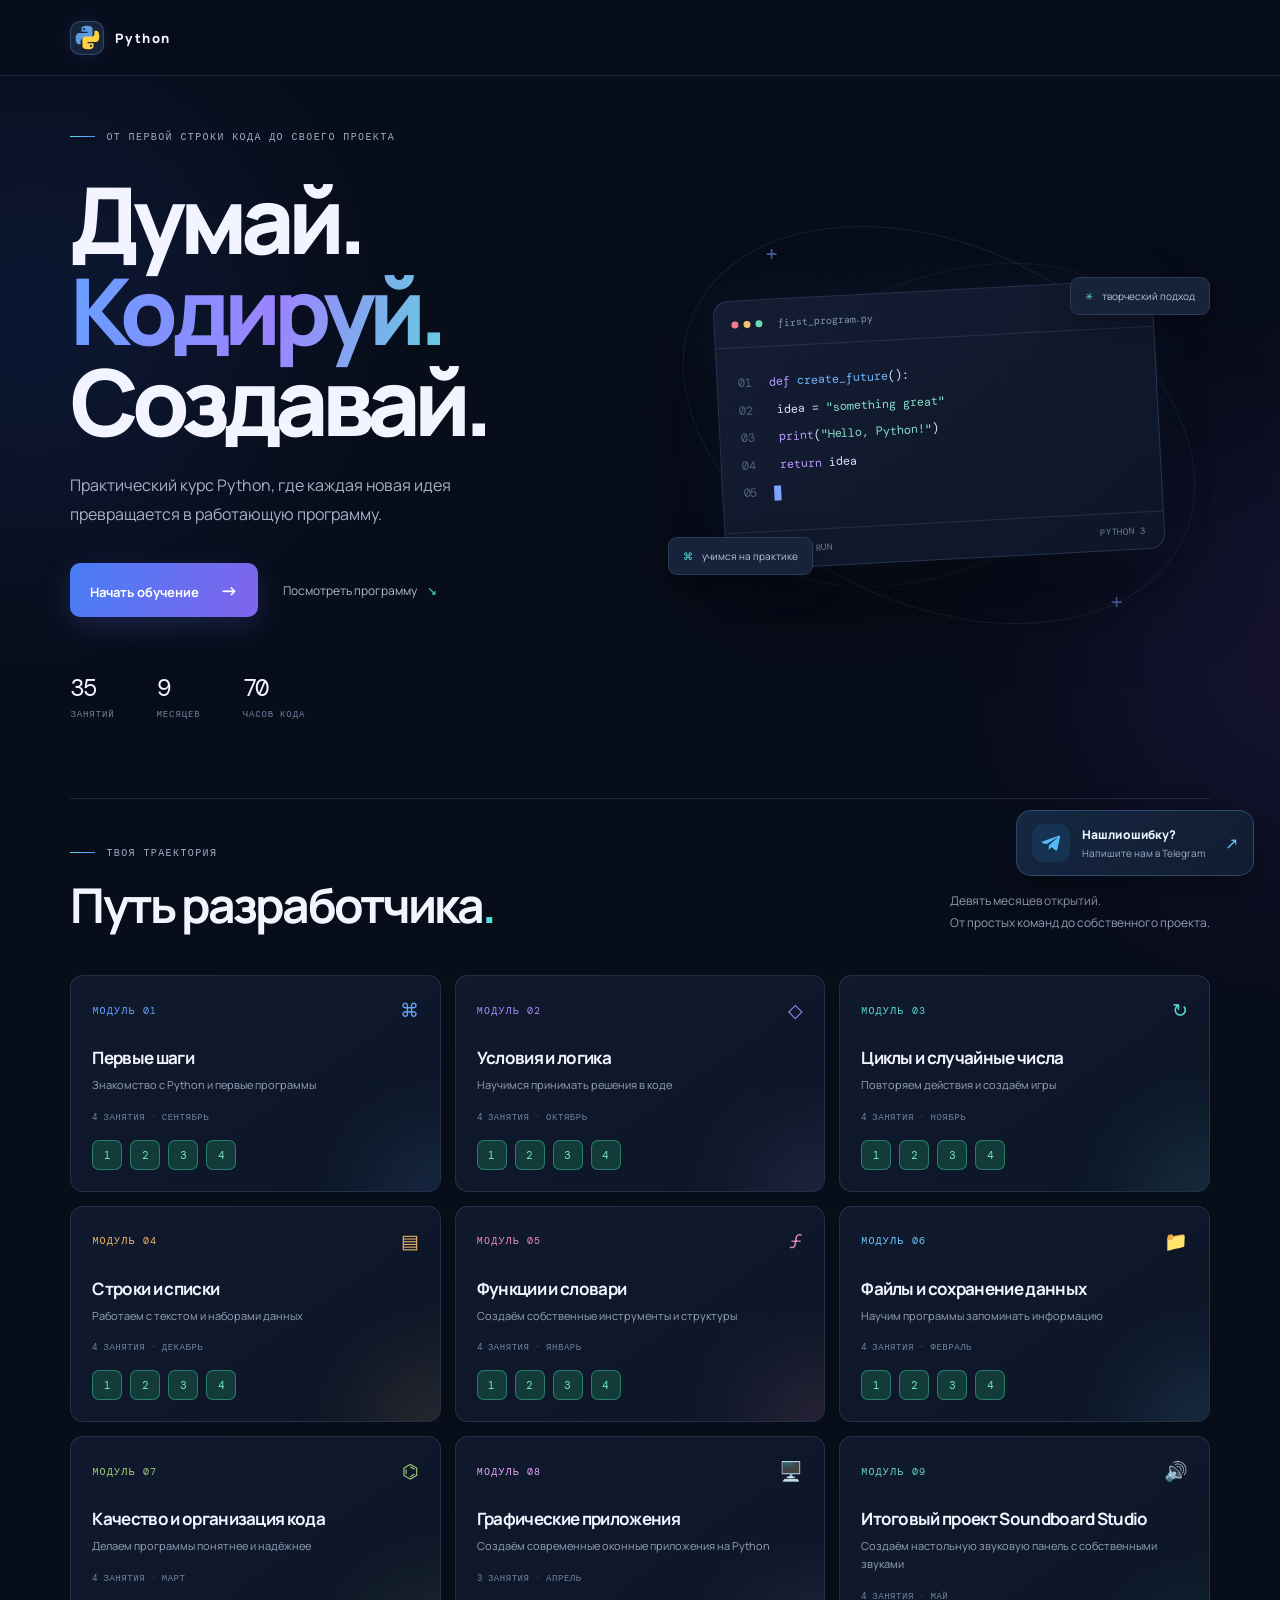
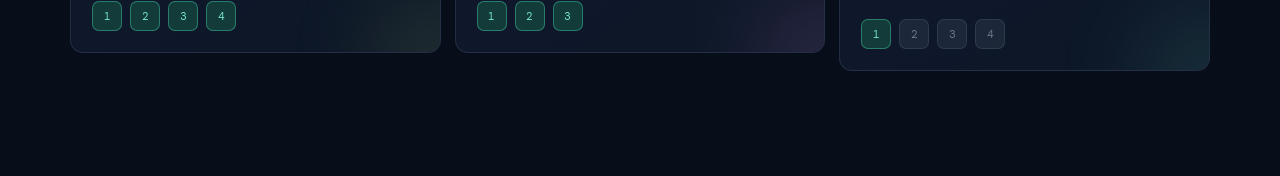
==== index.html @ e28bcd88 "Подключить урок 32 Soundboard Studio" ====
<!doctype html>
<html lang="ru">
<head>
  <meta charset="utf-8">
  <meta name="viewport" content="width=device-width, initial-scale=1">
  <meta name="theme-color" content="#080d1a">
  <meta name="description" content="Учебный курс Python для начинающих — 36 практических занятий.">
  <title>Python — курс программирования</title>
  <link rel="preconnect" href="https://fonts.googleapis.com">
  <link rel="preconnect" href="https://fonts.gstatic.com" crossorigin>
  <link href="https://fonts.googleapis.com/css2?family=DM+Mono:wght@400;500&family=Manrope:wght@400;500;600;700;800&display=swap" rel="stylesheet">
  <link rel="icon" type="image/svg+xml" href="data:image/svg+xml,%3Csvg xmlns=%22http://www.w3.org/2000/svg%22 viewBox=%220 0 64 64%22%3E%3Crect x=%228%22 y=%226%22 width=%2240%22 height=%2228%22 rx=%2210%22 fill=%22%235B9DDF%22/%3E%3Crect x=%2216%22 y=%2230%22 width=%2240%22 height=%2228%22 rx=%2210%22 fill=%22%23FFD343%22/%3E%3Ccircle cx=%2238%22 cy=%2217%22 r=%223%22 fill=%22white%22/%3E%3Ccircle cx=%2226%22 cy=%2247%22 r=%223%22 fill=%22white%22/%3E%3C/svg%3E">
  <link rel="stylesheet" href="css/style.css">
</head>
<body>
  <div class="ambient ambient-one"></div><div class="ambient ambient-two"></div>
  <header class="topbar">
    <a class="brand" href="#home" aria-label="Python — главная">
      <span class="brand-mark" aria-hidden="true"><svg viewBox="0 0 32 32" focusable="false"><path fill="#5B9DDF" d="M15.8 2C8.6 2 8.9 5.1 8.9 5.1v4.2h7.1v1.3H6.1S2 10.1 2 17.1s3.6 6.8 3.6 6.8h2.2v-3.1s-.1-3.7 3.6-3.7h7.1s3.5.1 3.5-3.4V5.8S22.5 2 15.8 2Zm-3.9 2.7a1.3 1.3 0 1 1 0 2.6 1.3 1.3 0 0 1 0-2.6Z"/><path fill="#FFD343" d="M16.2 30c7.2 0 6.9-3.1 6.9-3.1v-4.2H16v-1.3h9.9s4.1.5 4.1-6.5-3.6-6.8-3.6-6.8h-2.2v3.1s.1 3.7-3.6 3.7h-7.1S10 14.8 10 18.3v7.9S9.5 30 16.2 30Zm3.9-2.7a1.3 1.3 0 1 1 0-2.6 1.3 1.3 0 0 1 0 2.6Z"/></svg></span><span>Python</span>
    </a>
  </header>

  <main id="app">
    <section class="hero page-shell" id="home">
      <div class="hero-copy">
        <div class="eyebrow"><span class="eyebrow-line"></span> ОТ ПЕРВОЙ СТРОКИ КОДА ДО СВОЕГО ПРОЕКТА</div>
        <h1>Думай.<br><span class="gradient-text">Кодируй.</span><br>Создавай.</h1>
        <p class="hero-description">Практический курс Python, где каждая новая идея превращается в работающую программу.</p>
        <div class="hero-actions">
          <button class="button button-primary" id="startCourse">Начать обучение <span>→</span></button>
          <a class="text-link" href="#curriculum">Посмотреть программу <span>↘</span></a>
        </div>
        <div class="hero-stats">
          <div><strong>35</strong><span>ЗАНЯТИЙ</span></div><div><strong>9</strong><span>МЕСЯЦЕВ</span></div><div><strong>70</strong><span>ЧАСОВ КОДА</span></div>
        </div>
      </div>
      <div class="hero-visual" aria-hidden="true">
        <div class="orbit orbit-a"></div><div class="orbit orbit-b"></div>
        <div class="code-window">
          <div class="window-bar"><div class="window-dots"><i></i><i></i><i></i></div><span>first_program.py</span><span class="window-language">PY</span></div>
          <div class="code-content"><div><span class="line-no">01</span><span class="code-purple">def</span> <span class="code-blue">create_future</span>():</div><div><span class="line-no">02</span>    idea = <span class="code-green">"something great"</span></div><div><span class="line-no">03</span>    <span class="code-purple">print</span>(<span class="code-green">"Hello, Python!"</span>)</div><div><span class="line-no">04</span>    <span class="code-purple">return</span> idea</div><div class="code-cursor-row"><span class="line-no">05</span><span class="cursor"></span></div></div>
          <div class="window-footer"><span><i></i> READY TO RUN</span><span>PYTHON 3</span></div>
        </div>
        <div class="floating-chip chip-top"><span>✳</span> творческий подход</div>
        <div class="floating-chip chip-bottom"><span>⌘</span> учимся на практике</div>
        <div class="visual-cross cross-one">+</div><div class="visual-cross cross-two">+</div>
      </div>
    </section>

    <section class="curriculum page-shell" id="curriculum">
      <div class="section-heading">
        <div><div class="eyebrow"><span class="eyebrow-line"></span> ТВОЯ ТРАЕКТОРИЯ</div><h2>Путь разработчика<span class="heading-period">.</span></h2></div>
        <p>Девять месяцев открытий.<br>От простых команд до собственного проекта.</p>
      </div>
      <div class="module-grid" id="moduleGrid"></div>
    </section>


  </main>

  <a class="telegram-feedback" href="https://t.me/quscha" target="_blank" rel="noopener noreferrer" aria-label="Сообщить об ошибке в Telegram">
    <span class="telegram-feedback-icon" aria-hidden="true">
      <svg viewBox="0 0 24 24" focusable="false"><path fill="currentColor" d="M21.8 4.2 18.7 19c-.2 1.1-.9 1.4-1.8.9l-4.9-3.6-2.4 2.3c-.3.3-.5.5-1 .5l.4-5 9.1-8.2c.4-.4-.1-.6-.6-.2L6.2 12.8l-4.8-1.5c-1-.3-1-1 .2-1.5L20 3.1c.9-.3 2.1.2 1.8 1.1Z"/></svg>
    </span>
    <span class="telegram-feedback-copy"><strong>Нашли ошибку?</strong><small>Напишите нам в Telegram</small></span>
    <span class="telegram-feedback-arrow" aria-hidden="true">↗</span>
  </a>

  <aside class="course-drawer" id="courseDrawer" aria-hidden="true">
    <div class="drawer-header"><div><span class="eyebrow">НАВИГАЦИЯ</span><h2>Курс Python</h2></div><button class="icon-button" id="closeDrawer" aria-label="Закрыть меню">×</button></div>
    <div class="drawer-content" id="drawerContent"></div>
  </aside>
  <div class="drawer-backdrop" id="drawerBackdrop"></div>

  <section class="lesson-view" id="lessonView" aria-hidden="true">
    <div class="lesson-topbar"><button class="back-button" id="backHome">← <span>К программе</span></button><div class="lesson-crumb" id="lessonCrumb"></div><button class="icon-button lesson-menu-button" id="lessonMenu" aria-label="Открыть меню">☰</button></div>
    <div class="slide-stage" id="slideStage"></div>
    <div class="lesson-controls"><div class="slide-progress"><span id="slideProgress"></span></div><button class="slide-counter slide-counter-button" id="slideCounter" type="button">01 / 01</button><div class="slide-buttons"><button class="nav-button" id="prevSlide" aria-label="Предыдущий слайд">←</button><button class="nav-button nav-next" id="nextSlide" aria-label="Следующий слайд">→</button><button class="nav-button fullscreen-button" id="fullscreen" aria-label="Полноэкранный режим">⛶</button></div></div>
  </section>

  <script src="js/course-data.js"></script>
  <script src="js/navigation.js"></script>
  <script src="js/lessons/lesson-01.js"></script>
  <script src="js/lessons/lesson-02.js"></script>
  <script src="js/lessons/lesson-03.js"></script>
  <script src="js/lessons/lesson-04.js"></script>
  <script src="js/lessons/lesson-05.js"></script>
  <script src="js/lessons/lesson-06.js"></script>
  <script src="js/lessons/lesson-07.js"></script>
  <script src="js/lessons/lesson-08.js"></script>
  <script src="js/lessons/lesson-09.js"></script>
  <script src="js/lessons/lesson-10.js"></script>
  <script src="js/lessons/lesson-11.js"></script>
  <script src="js/lessons/lesson-12.js"></script>
  <script src="js/lessons/lesson-13.js"></script>
  <script src="js/lessons/lesson-14.js"></script>
  <script src="js/lessons/lesson-15.js"></script>
  <script src="js/lessons/lesson-16.js"></script>
  <script src="js/lessons/lesson-17.js"></script>
  <script src="js/lessons/lesson-18.js"></script>
  <script src="js/lessons/lesson-19.js"></script>
  <script src="js/lessons/lesson-20.js"></script>
  <script src="js/lessons/lesson-21.js"></script>
  <script src="js/lessons/lesson-22.js"></script>
  <script src="js/lessons/lesson-23.js"></script>
  <script src="js/lessons/lesson-24.js"></script>
  <script src="js/lessons/lesson-25.js"></script>
  <script src="js/lessons/lesson-26.js"></script>
  <script src="js/lessons/lesson-27.js"></script>
  <script src="js/lessons/lesson-28.js"></script>
  <script src="js/lessons/lesson-29.js"></script>
  <script src="js/lessons/lesson-30.js"></script>
  <script src="js/lessons/lesson-31.js"></script>
  <script src="js/lessons/lesson-32.js"></script>
  <script src="js/presentation.js"></script>
  <script src="js/app.js"></script>
</body>
</html>
---- css/style.css ----
:root{--bg:#080d1a;--panel:#10182a;--panel-2:#131e33;--text:#f2f5ff;--muted:#929db4;--blue:#5a8cff;--cyan:#55e0dc;--purple:#a28aff;--line:rgba(160,181,225,.14);--mono:"DM Mono",monospace;--sans:"Manrope",sans-serif}
*{box-sizing:border-box}html{scroll-behavior:smooth}body{margin:0;background:var(--bg);color:var(--text);font-family:var(--sans);overflow-x:hidden}button,a{font:inherit}button{color:inherit}.ambient{position:absolute;pointer-events:none;border-radius:50%;filter:blur(100px);opacity:.13;z-index:-1}.ambient-one{width:460px;height:460px;background:#315bce;top:90px;left:-200px}.ambient-two{width:420px;height:420px;background:#713cce;top:450px;right:-240px}
.topbar{height:76px;padding:0 5.5vw;border-bottom:1px solid var(--line);display:flex;align-items:center;justify-content:space-between;position:relative;z-index:5;background:rgba(8,13,26,.72);backdrop-filter:blur(14px)}.brand{display:flex;gap:11px;align-items:center;text-decoration:none;color:var(--text);font-weight:800;letter-spacing:.12em;font-size:13px}.brand-mark{display:grid;place-items:center;width:34px;height:34px;border-radius:10px;background:#17243a;border:1px solid #6f9de94d;box-shadow:0 0 22px #557eff22}.brand-mark svg{display:block;width:27px;height:27px}.topbar-meta,.eyebrow,.progress-label{font:10px var(--mono);letter-spacing:.14em;color:#8e9bb5}.status-dot,.window-footer i{display:inline-block;width:6px;height:6px;border-radius:50%;background:var(--cyan);box-shadow:0 0 10px var(--cyan);margin-right:9px}.meta-divider{margin:0 14px;color:#4a5773}.icon-button{border:1px solid var(--line);background:#111a2c;border-radius:10px;width:40px;height:40px;font-size:19px;cursor:pointer}.menu-toggle{display:none}
.page-shell{width:min(1180px,89vw);margin:auto}.hero{min-height:625px;display:grid;grid-template-columns:1fr 1fr;align-items:center;gap:55px;padding-top:54px;padding-bottom:78px}.eyebrow{display:flex;align-items:center;gap:11px;color:#9eacc6}.eyebrow-line{width:25px;height:1px;background:linear-gradient(90deg,var(--cyan),var(--blue))}.hero h1{font-size:clamp(58px,7.2vw,96px);line-height:.99;letter-spacing:-.075em;margin:31px 0 23px;font-weight:800}.gradient-text{background:linear-gradient(100deg,#6b9dff 5%,#9c83ff 55%,#58ded8 110%);-webkit-background-clip:text;background-clip:text;color:transparent}.hero-description{max-width:425px;color:#a5b0c5;font-size:16px;line-height:1.8}.hero-actions{display:flex;align-items:center;gap:25px;margin-top:35px}.button{border:0;border-radius:10px;padding:15px 20px;font-size:13px;font-weight:700;cursor:pointer;transition:transform .2s,box-shadow .2s}.button:hover{transform:translateY(-2px)}.button-primary{background:linear-gradient(110deg,#477df5,#8164ed);box-shadow:0 9px 30px #5b74ee35;color:white}.button-primary span{font-size:18px;margin-left:18px}.text-link{font-size:12px;color:#aebad0;text-decoration:none}.text-link span{margin-left:8px;color:var(--cyan)}.hero-stats{display:flex;gap:42px;margin-top:55px}.hero-stats div{display:flex;flex-direction:column;gap:5px}.hero-stats strong{font:24px var(--mono);letter-spacing:-.06em}.hero-stats span{font:9px var(--mono);letter-spacing:.1em;color:#71809d}
.hero-visual{height:440px;position:relative;display:grid;place-items:center}.orbit{position:absolute;border:1px solid #8aa7ff16;border-radius:50%;transform:rotate(-24deg)}.orbit-a{width:460px;height:290px}.orbit-b{width:540px;height:360px;transform:rotate(25deg);border-color:#5ce2d51a}.code-window{position:relative;z-index:2;width:min(440px,100%);border:1px solid #94b2f32b;border-radius:15px;background:linear-gradient(145deg,#151f35ed,#0e1728f5);box-shadow:0 30px 90px #0008,0 0 55px #4977e51b;transform:rotate(-3deg)}.window-bar{height:47px;border-bottom:1px solid var(--line);display:flex;align-items:center;padding:0 17px;gap:15px;color:#8796b3;font:10px var(--mono)}.window-dots{display:flex;gap:5px}.window-dots i{width:7px;height:7px;border-radius:50%;background:#52617c}.window-dots i:first-child{background:#f17d8c}.window-dots i:nth-child(2){background:#f3c36b}.window-dots i:nth-child(3){background:#6bd8b1}.window-language{margin-left:auto;color:#668bff}.code-content{padding:22px 20px 25px;font:12px/2.3 var(--mono);color:#d9e4ff}.line-no{display:inline-block;width:31px;color:#53627f}.code-purple{color:#ba9cff}.code-blue{color:#72b7ff}.code-green{color:#85dfc6}.code-cursor-row{height:27px}.cursor{display:inline-block;width:7px;height:15px;background:#80a3ff;vertical-align:middle;animation:blink 1s steps(2) infinite}.window-footer{border-top:1px solid var(--line);padding:12px 18px;display:flex;justify-content:space-between;color:#71819d;font:9px var(--mono);letter-spacing:.08em}.window-footer i{width:5px;height:5px}.floating-chip{position:absolute;z-index:3;background:#17233a;border:1px solid #90a9e52b;border-radius:9px;padding:11px 14px;color:#b7c5df;font-size:10px;box-shadow:0 10px 35px #0005}.floating-chip span{color:var(--cyan);margin-right:7px}.chip-top{top:72px;right:0}.chip-bottom{bottom:70px;left:0}.visual-cross{position:absolute;color:#5f82dd;font:22px var(--mono);opacity:.7}.cross-one{top:35px;left:18%}.cross-two{bottom:28px;right:16%}@keyframes blink{50%{opacity:0}}
.curriculum{padding:47px 0 105px;border-top:1px solid var(--line)}.section-heading{display:flex;justify-content:space-between;align-items:end;margin-bottom:38px}.section-heading h2{font-size:clamp(32px,4vw,48px);letter-spacing:-.06em;margin:13px 0 0}.heading-period{color:var(--cyan)}.section-heading>p{font-size:12px;line-height:1.8;color:var(--muted);margin:0 0 4px}.progress-overview{display:grid;grid-template-columns:145px 1fr auto;gap:25px;align-items:center;padding:18px 20px;background:#10192a9c;border:1px solid var(--line);border-radius:12px;margin-bottom:24px}.progress-overview>div:first-child{display:flex;flex-direction:column;gap:6px}.progress-overview strong{font:23px var(--mono)}.progress-overview small{font:10px var(--sans);color:var(--muted)}.progress-track{height:4px;border-radius:10px;background:#27334b;overflow:hidden}.progress-track span{display:block;height:100%;background:linear-gradient(90deg,var(--blue),var(--cyan))}.progress-caption{color:#8290aa;font:10px var(--mono)}.module-grid{display:grid;grid-template-columns:repeat(3,1fr);gap:14px}.module-card{position:relative;min-height:202px;padding:21px;background:linear-gradient(145deg,#121d31d9,#0e1728e8);border:1px solid var(--line);border-radius:13px;text-align:left;cursor:pointer;transition:transform .2s,border-color .2s,background .2s;overflow:hidden}.module-card:hover{transform:translateY(-4px);border-color:#678ff35e;background:#17243b}.module-card:before{content:"";position:absolute;width:130px;height:130px;right:-65px;bottom:-75px;border-radius:50%;background:var(--accent);filter:blur(48px);opacity:.17}.module-top{display:flex;justify-content:space-between;align-items:center}.module-number{font:10px var(--mono);color:var(--accent);letter-spacing:.12em}.module-icon{font-size:19px;color:var(--accent)}.module-card h3{font-size:17px;letter-spacing:-.04em;margin:23px 0 7px}.module-card p{font-size:11px;color:#96a3ba;margin:0;line-height:1.6}.module-bottom{display:flex;justify-content:space-between;align-items:center;margin-top:21px;color:#71819d;font:9px var(--mono);letter-spacing:.06em}.module-arrow{color:var(--accent);font-size:16px}

.course-drawer{position:fixed;z-index:20;top:0;right:0;height:100dvh;width:min(430px,92vw);background:#0e1728;border-left:1px solid var(--line);transform:translateX(105%);transition:transform .28s ease;padding:27px;overflow:auto}.course-drawer.open{transform:translateX(0)}.drawer-header{display:flex;justify-content:space-between;align-items:center;padding-bottom:22px;border-bottom:1px solid var(--line)}.drawer-header h2{margin:8px 0 0;font-size:23px}.drawer-backdrop{position:fixed;inset:0;background:#030712b8;backdrop-filter:blur(3px);z-index:19;opacity:0;pointer-events:none;transition:opacity .25s}.drawer-backdrop.open{opacity:1;pointer-events:auto}.drawer-module{padding:19px 0;border-bottom:1px solid var(--line)}.drawer-module-title{display:flex;justify-content:space-between;color:#aab8d1;font-size:12px;font-weight:700;margin-bottom:12px}.drawer-lesson{width:100%;display:flex;align-items:center;gap:12px;text-align:left;border:0;background:transparent;color:#98a6bf;padding:9px 8px;border-radius:7px;font-size:11px;cursor:pointer}.drawer-lesson:hover{background:#1a2942;color:white}.drawer-lesson span:first-child{font:10px var(--mono);color:#7285aa}.drawer-lesson.current{color:white;background:#202e4a}.drawer-lesson .lesson-state{margin-left:auto;color:#71819d;font:9px var(--mono)}
.lesson-view{display:none;position:fixed;inset:0;z-index:10;background:radial-gradient(ellipse at 75% 18%,#26356a45,transparent 42%),#080d1a}.lesson-view.active{display:flex;flex-direction:column}.lesson-topbar{height:70px;flex-shrink:0;padding:0 4vw;border-bottom:1px solid var(--line);display:flex;align-items:center;justify-content:space-between}.back-button{border:0;background:none;color:#aab8d0;font-size:12px;cursor:pointer}.back-button span{margin-left:8px}.lesson-crumb{font:10px var(--mono);color:#8190ac;letter-spacing:.06em}.slide-stage{width:min(1060px,86vw);margin:auto;flex:1;min-height:0;display:flex;align-items:flex-start;padding:45px 0;overflow-y:auto;overscroll-behavior:contain}.slide-content{width:100%;margin:auto 0;animation:slideIn .35s ease}.slide-kicker{font:10px var(--mono);letter-spacing:.15em;color:var(--cyan);text-transform:uppercase;margin-bottom:22px}.slide-title{font-size:clamp(38px,6vw,72px);letter-spacing:-.065em;line-height:1.08;margin:0 0 22px;max-width:900px}.slide-lead{font-size:clamp(15px,2vw,20px);line-height:1.7;color:#aab8cf;max-width:720px}.slide-note{margin-top:34px;padding:16px 19px;border-left:2px solid var(--cyan);background:#142139;border-radius:0 9px 9px 0;color:#b8c7df;font-size:13px;max-width:700px}.slide-columns{display:grid;grid-template-columns:1fr 1fr;gap:20px;margin-top:35px}.slide-panel{padding:23px;border:1px solid var(--line);border-radius:12px;background:#101a2d}.slide-panel h3{font-size:15px;margin:0 0 11px}.slide-panel p{font-size:13px;line-height:1.7;color:#a4b1c9;margin:0}.placeholder-label{display:inline-flex;padding:7px 10px;border:1px solid #a28aff55;background:#a28aff12;color:#c1aeff;border-radius:6px;font:9px var(--mono);letter-spacing:.08em;margin-bottom:20px}.lesson-controls{height:75px;flex-shrink:0;border-top:1px solid var(--line);display:flex;align-items:center;padding:0 4vw;gap:22px}.slide-progress{height:3px;background:#26334c;flex:1;border-radius:5px;overflow:hidden}.slide-progress span{display:block;height:100%;width:0;background:linear-gradient(90deg,var(--blue),var(--cyan));transition:width .25s}.slide-counter{font:10px var(--mono);color:#8493ae;white-space:nowrap}.slide-buttons{display:flex;gap:8px}.nav-button{width:38px;height:38px;border:1px solid var(--line);background:#121d30;border-radius:9px;font-size:17px;cursor:pointer}.nav-button:disabled{opacity:.3;cursor:default}.nav-next{background:#5a78e5;border-color:#5a78e5}.fullscreen-button{margin-left:9px;color:#aab9d2}
@keyframes slideIn{from{opacity:0;transform:translateY(10px)}to{opacity:1;transform:translateY(0)}}
@media(max-width:850px){.hero{gap:20px;grid-template-columns:1fr 1fr}.hero h1{font-size:70px}.hero-visual{transform:scale(.9)}.module-grid{grid-template-columns:repeat(2,1fr)}.topbar{padding:0 5vw}}
@media(max-width:620px){.topbar{height:65px}.topbar-meta{display:none}.menu-toggle{display:block}.page-shell{width:88vw}.hero{grid-template-columns:1fr;padding-top:65px;padding-bottom:55px;gap:5px}.hero h1{font-size:clamp(62px,17vw,88px);margin-top:25px}.hero-description{font-size:14px}.hero-actions{gap:16px;flex-wrap:wrap}.hero-stats{margin-top:40px;gap:35px}.hero-visual{height:330px;margin:0 -12px;transform:scale(.86)}.chip-top{right:0}.chip-bottom{left:0}.curriculum{padding-top:35px}.section-heading{display:block}.section-heading>p{margin-top:15px}.progress-overview{grid-template-columns:1fr auto;gap:12px}.progress-track{grid-column:1/-1;grid-row:2}.progress-caption{font-size:9px}.module-grid{grid-template-columns:1fr;gap:10px}.module-card{min-height:170px}.lesson-topbar{height:60px;padding:0 5vw}.lesson-crumb{display:none}.slide-stage{width:88vw;padding:25px 0}.slide-title{font-size:42px}.slide-columns{grid-template-columns:1fr;gap:10px}.lesson-controls{height:65px;padding:0 5vw;gap:12px}.fullscreen-button{display:none}.slide-counter{font-size:9px}.slide-buttons{gap:5px}.nav-button{width:35px;height:35px}.slide-lead{font-size:15px}}
@media(prefers-reduced-motion:reduce){*,*:before,*:after{scroll-behavior:auto!important;animation-duration:.01ms!important;transition-duration:.01ms!important}}
/* Lesson content components */
.code-example,.code-output{max-width:780px;margin-top:24px;border:1px solid #819bd52c;border-radius:12px;overflow:hidden;background:#0d1627;box-shadow:0 14px 40px #0003}
.code-caption,.output-caption{padding:10px 16px;border-bottom:1px solid var(--line);font:9px var(--mono);letter-spacing:.13em;color:#8496b8;background:#111d31}
.code-pre,.output-pre{margin:0;padding:20px 22px;white-space:pre-wrap;overflow-wrap:anywhere;font:clamp(12px,1.4vw,15px)/1.85 var(--mono);color:#a9d8ff}
.code-output{max-width:780px;margin-top:12px;background:#0c1c20;border-color:#5bd9c52b}
.output-caption{background:#102329;color:#70dcca}
.output-pre{color:#a8e8d9}
.slide-checklist{list-style:none;padding:0;margin:28px 0 0;display:grid;gap:12px;max-width:760px}
.slide-checklist li{position:relative;padding:13px 16px 13px 43px;border:1px solid var(--line);border-radius:9px;background:#111c30;color:#b8c5dc;font-size:13px;line-height:1.55}
.slide-checklist li:before{content:"✓";position:absolute;left:16px;color:var(--cyan);font-weight:800}
.reveal-area{display:grid;gap:9px;margin-top:22px;max-width:780px}
.reveal-item{display:flex;gap:13px;align-items:flex-start;padding:13px 16px;border:1px solid #5c9ce83b;border-radius:9px;background:#14243b;animation:slideIn .25s ease}
.reveal-number{font:10px var(--mono);color:var(--cyan);padding-top:3px}
.reveal-item p{margin:0;color:#d0dcf1;font-size:13px;line-height:1.6}
.reveal-hint{padding:10px 13px;color:#8192b2;font:9px var(--mono);letter-spacing:.12em}
@media(max-width:620px){.code-pre,.output-pre{padding:15px;font-size:12px}.slide-checklist li{font-size:12px}.slide-panel{padding:17px}}

/* Keep slide transitions separate from progressive answer reveals. */
.slide-content{animation:none}
.slide-content.slide-enter{animation:slideIn .35s ease}
.reveal-item{animation:revealIn .25s ease both}
@keyframes revealIn{from{opacity:0;transform:translateY(7px)}to{opacity:1;transform:translateY(0)}}
/* Hide the scrollbar in the lesson viewport on desktop and mobile, while keeping scrolling. */
.slide-stage{scrollbar-width:none;-ms-overflow-style:none}
.slide-stage::-webkit-scrollbar{display:none;width:0;height:0}


/* Floating Telegram feedback link */
.telegram-feedback{position:fixed;right:26px;bottom:24px;z-index:8;display:flex;align-items:center;gap:12px;min-width:238px;padding:13px 15px;border:1px solid #5b9ddf55;border-radius:15px;background:linear-gradient(135deg,#172943f5,#111d32f5);box-shadow:0 12px 34px #0005;color:#edf5ff;text-decoration:none;backdrop-filter:blur(12px);transition:transform .2s ease,border-color .2s ease,box-shadow .2s ease}
.telegram-feedback:hover{transform:translateY(-3px);border-color:#5b9dDF;box-shadow:0 16px 38px #0007}
.telegram-feedback-icon{width:38px;height:38px;flex:0 0 38px;display:grid;place-items:center;border-radius:11px;background:#229ed91f;color:#54b9f5}
.telegram-feedback-icon svg{width:21px;height:21px}
.telegram-feedback-copy{display:grid;gap:3px;flex:1}
.telegram-feedback-copy strong{font-size:12px;font-weight:800;letter-spacing:-.01em}
.telegram-feedback-copy small{font-size:10px;color:#9eafca}
.telegram-feedback-arrow{font-size:16px;color:#70bff1}
@media(max-width:620px){.telegram-feedback{right:14px;bottom:14px;min-width:0;padding:10px 12px;gap:9px;border-radius:13px}.telegram-feedback-icon{width:34px;height:34px;flex-basis:34px}.telegram-feedback-copy strong{font-size:11px}.telegram-feedback-copy small{font-size:9px}}
@media(prefers-reduced-motion:reduce){.telegram-feedback{transition:none}}


/* Simple variable-as-a-labeled-box illustration */
.variable-diagram-wrap{max-width:640px;margin:26px 0 8px;padding:20px 22px;border:1px solid #6d91d633;border-radius:14px;background:linear-gradient(135deg,#14243b,#101a2c)}
.variable-diagram{display:grid;grid-template-columns:1fr 42px 1fr;align-items:end;gap:10px}
.variable-diagram-column{display:grid;gap:9px}
.variable-diagram-label{font:9px var(--mono);letter-spacing:.1em;color:#91a5c5;text-align:center}
.variable-diagram-box{min-height:74px;display:grid;place-items:center;border-radius:11px;font:600 23px var(--mono)}
.variable-name{border:1px solid #6ba8ef77;background:#24466a;color:#b8dcff}
.variable-value{border:1px solid #e7bd5b77;background:#514126;color:#ffe4a1}
.variable-diagram-arrow{align-self:center;text-align:center;color:#8fa7ca;font-size:25px;padding-bottom:7px}
.variable-diagram-caption{margin-top:13px;text-align:center;color:#aabbd4;font:11px var(--mono)}
@media(max-width:620px){.variable-diagram-wrap{padding:15px}.variable-diagram{grid-template-columns:1fr 28px 1fr}.variable-diagram-box{min-height:60px;font-size:19px}.variable-diagram-caption{font-size:9px}}


/* Interactive variable playground — site's dark glass/code visual style */
.variable-lab{width:min(760px,100%);margin:28px 0 10px;padding:18px;border:1px solid #91a9e52b;border-radius:16px;background:linear-gradient(145deg,#121e3eef,#0d1728f5);box-shadow:0 18px 50px #0004}
.variable-lab-tabs{display:flex;flex-wrap:wrap;gap:8px;margin-bottom:16px}
.variable-lab-tab{padding:8px 13px;border:1px solid var(--line);border-radius:8px;background:#101a2d;color:#91a2bf;font:11px var(--mono);cursor:pointer}
.variable-lab-tab.is-active{border-color:#5a8cff88;background:#26385b;color:#dce7ff;box-shadow:0 0 18px #557eff20}
.variable-lab-main{display:grid;grid-template-columns:1fr 1fr;gap:12px;align-items:stretch}
.variable-lab-box{min-height:145px;border:1px solid #6c8fc64a;border-radius:12px;background:linear-gradient(145deg,#1a2b46,#142139);overflow:hidden;transition:border-color .2s,transform .2s}
.variable-lab-box.is-over{border-color:var(--cyan);transform:scale(1.015)}
.variable-lab-box-head{display:flex;align-items:center;justify-content:space-between;padding:11px 13px;border-bottom:1px solid #91a9e522}
.variable-lab-box-name{font:600 13px var(--mono);color:#a9c6ff}
.variable-lab-box-tag,.variable-lab-choices-label,.variable-lab-code-label{font:9px var(--mono);letter-spacing:.1em;color:#7789a8}
.variable-lab-box-body{min-height:76px;display:grid;place-items:center;padding:12px}
.variable-lab-value{padding:12px 18px;border:1px solid #70d9ce55;border-radius:10px;background:linear-gradient(135deg,#183e49,#1c3449);color:#a8f0e2;font:600 17px var(--mono);cursor:grab;box-shadow:0 8px 22px #0003;transition:transform .18s,border-color .18s}
.variable-lab-value:hover{transform:translateY(-2px);border-color:#70d9ce}
.variable-lab-value:active{cursor:grabbing}
.variable-lab-empty{color:#71829f;font-size:12px}
.variable-lab-hint{padding:0 12px 12px;text-align:center;color:#8293b0;font-size:10px}
.variable-lab-side{display:flex}
.variable-lab-drop{display:grid;place-items:center;min-height:145px;width:100%;padding:16px;border:1px dashed #6b83aa66;border-radius:12px;background:#101a2a;color:#7f91ae;text-align:center;font-size:11px;transition:border-color .2s,background .2s}
.variable-lab-drop.is-ready{border-color:#5a8cff88;background:#172641;color:#a9c6ff}
.variable-lab-drop.is-over{border-color:var(--cyan);background:#16313a;color:#b6f5e9}
.variable-lab-choices-label{margin:18px 0 9px}
.variable-lab-choices{display:flex;flex-wrap:wrap;gap:7px}
.variable-lab-chip{padding:7px 10px;border:1px solid #91a9e52b;border-radius:7px;background:#16243a;color:#b6c7e4;font:10px var(--mono);cursor:pointer}
.variable-lab-chip:hover{border-color:#5a8cff88;background:#203252}
.variable-lab-code{margin-top:16px;padding:13px 15px;border:1px solid #55e0dc2e;border-radius:10px;background:#091321}
.variable-lab-code-label{margin-bottom:8px;color:#6e9b9b}
.variable-lab-code-line{color:#8de6d3;font:14px var(--mono);overflow-wrap:anywhere}
.variable-lab-actions{display:flex;flex-wrap:wrap;gap:8px;margin-top:12px}
.variable-lab-action,.variable-lab-reset{padding:9px 12px;border:1px solid #91a9e533;border-radius:8px;background:#17243a;color:#c0cee6;font-size:10px;cursor:pointer}
.variable-lab-action:hover,.variable-lab-reset:hover{border-color:#6b94e8}
.variable-lab-action:disabled{opacity:.35;cursor:default}
.variable-lab-reset{margin-left:auto;color:#92a1bb}
@media(max-width:620px){.variable-lab{padding:13px}.variable-lab-main{grid-template-columns:1fr}.variable-lab-box,.variable-lab-drop{min-height:112px}.variable-lab-reset{margin-left:0}}

/* Выбор конкретного занятия внутри карточки модуля */
.module-entry{min-width:0}
.module-card.is-expanded{border-color:var(--accent);border-radius:13px 13px 0 0;transform:none}
.module-card.is-expanded .module-arrow{transform:rotate(45deg)}
.module-arrow{transition:transform .2s}
.module-lessons{padding:8px 10px 10px;background:#0d1729;border:1px solid var(--line);border-top:0;border-radius:0 0 13px 13px}
.module-lessons[hidden]{display:none}
.module-lesson{display:flex;align-items:center;gap:9px;width:100%;padding:10px 7px;border:0;border-radius:7px;background:transparent;color:#aab8cf;text-align:left;font:11px var(--sans);cursor:pointer}
.module-lesson:hover{background:#1a2942;color:#fff}
.module-lesson-number{flex:0 0 22px;color:#7185aa;font:10px var(--mono)}
.module-lesson-name{flex:1;line-height:1.45}
.module-lesson-status{color:#71819d;font:9px var(--mono);white-space:nowrap}
.module-lesson-status.is-ready,.drawer-lesson.is-ready .lesson-state{color:#67d9bd}
.drawer-lesson.is-ready .lesson-state{font-weight:700}

/* Компактные индикаторы четырёх занятий прямо в карточке модуля */
.module-entry{min-width:0}
.module-card{display:block;width:100%;min-height:202px;cursor:default}
.module-lesson-squares{display:flex;gap:8px;margin-top:17px}
.module-lesson-square{display:grid;place-items:center;width:30px;height:30px;padding:0;border:1px solid #66738a55;border-radius:7px;background:#202b3d;color:#8491a7;font:11px var(--mono);cursor:not-allowed;opacity:.8}
.module-lesson-square.is-ready{border-color:#42c9a477;background:#123b39;color:#75e4c5;cursor:pointer;opacity:1;transition:transform .18s,border-color .18s,background .18s}
.module-lesson-square.is-ready:hover{transform:translateY(-2px);border-color:#70e8c8;background:#185047}
.module-lesson-square:focus-visible{outline:2px solid var(--cyan);outline-offset:3px}
.module-card .module-bottom{margin-top:17px}
.module-arrow{display:none}


/* Mobile layout fixes: keep every element inside the viewport and make slides scroll naturally. */
@media(max-width:620px){
  html,body{width:100%;max-width:100%;overflow-x:clip}
  .page-shell{width:calc(100% - 32px);max-width:100%}
  .hero-visual{max-width:100%;overflow:visible}
  .module-grid,.module-entry,.module-card{min-width:0;max-width:100%}
  .lesson-view{width:100%;max-width:100%;overflow:hidden}
  .lesson-topbar{width:100%;min-width:0}
  .slide-stage{
    width:calc(100% - 32px);
    max-width:100%;
    margin:0 auto;
    padding:22px 0 28px;
    align-items:safe center;
    overflow-x:hidden;
    overflow-y:auto;
  }
  .slide-content{width:100%;min-width:0;flex:0 0 auto}
  .slide-kicker{font-size:9px;letter-spacing:.1em;line-height:1.5;margin-bottom:14px}
  .slide-title{font-size:clamp(29px,8vw,39px);line-height:1.12;letter-spacing:-.055em;margin-bottom:15px;overflow-wrap:anywhere}
  .slide-lead{font-size:14px;line-height:1.6;overflow-wrap:anywhere}
  .slide-note{margin-top:20px;padding:13px 14px;font-size:12px;line-height:1.55}
  .slide-columns{margin-top:20px}
  .code-example,.code-output{max-width:100%;width:100%;margin-top:17px}
  .code-pre,.output-pre{white-space:pre-wrap;overflow-wrap:anywhere;word-break:normal;font-size:11px;line-height:1.65;padding:12px}
  .slide-checklist{margin-top:18px;gap:8px}
  .slide-checklist li{padding:11px 12px 11px 36px;font-size:11px}
  .slide-checklist li:before{left:12px}
  .reveal-area{margin-top:16px;gap:7px}
  .reveal-item{padding:11px 12px;gap:9px}
  .reveal-item p{font-size:12px;line-height:1.5}
  .lesson-controls{width:100%;padding:0 16px;gap:9px}
  .slide-progress{min-width:24px}
  .slide-counter{white-space:nowrap;font-size:9px}
  .slide-buttons{flex-shrink:0}
  .telegram-feedback{
    left:12px;
    right:12px;
    bottom:calc(10px + env(safe-area-inset-bottom));
    width:auto;
    min-width:0;
    max-width:none;
    justify-content:center;
    padding:9px 12px;
    gap:9px;
    border-radius:13px;
  }
  .telegram-feedback-icon{width:32px;height:32px;flex:0 0 32px}
  .telegram-feedback-copy strong{font-size:11px}
  .telegram-feedback-copy small{font-size:9px}
}
@media(max-width:380px){
  .slide-stage{width:calc(100% - 26px)}
  .slide-title{font-size:29px}
  .lesson-controls{padding:0 12px;gap:7px}
  .nav-button{width:33px;height:33px}
  .slide-counter{font-size:8px}
  .telegram-feedback{left:9px;right:9px}
}


/* Final mobile viewport correction for Chrome on Android. */
@media(max-width:620px){
  .telegram-feedback{
    position:fixed!important;box-sizing:border-box!important;
    left:10px!important;right:10px!important;width:auto!important;
    max-width:calc(100vw - 20px)!important;min-width:0!important;
    margin:0!important;transform:none!important;
    display:flex!important;flex-direction:row!important;
    align-items:center!important;overflow:hidden;
  }
  .telegram-feedback-copy{min-width:0;max-width:100%;flex:1 1 auto}
  .telegram-feedback-copy strong,.telegram-feedback-copy small{display:block;white-space:normal;overflow-wrap:anywhere}
  .telegram-feedback-arrow{flex:0 0 auto}
  .slide-stage{
    display:flex;flex-direction:column;align-items:stretch;
    justify-content:flex-start;min-height:0;height:auto;
    overflow-x:hidden;overflow-y:auto;-webkit-overflow-scrolling:touch;
  }
  .slide-content{flex:0 0 auto;width:100%;margin-block:auto}
}


/* Prevent the home page artwork from creating a horizontal scroll area on phones. */
@media(max-width:620px){
  html,body,#app,main{width:100%;max-width:100%;overflow-x:clip}
  .page-shell{width:calc(100% - 28px);max-width:calc(100% - 28px);min-width:0}
  .hero{width:100%;max-width:100%;min-width:0;grid-template-columns:minmax(0,1fr);overflow-x:clip}
  .hero-copy{width:100%;min-width:0;max-width:100%}
  .hero-visual{
    width:100%;min-width:0;max-width:100%;
    margin:0!important;transform:none!important;
    overflow:hidden!important;contain:paint;
  }
  .hero-visual .orbit-a{width:min(460px,120vw);max-width:120vw}
  .hero-visual .orbit-b{width:min(500px,125vw);max-width:125vw}
  .hero-visual .code-window{width:min(440px,calc(100% - 28px));max-width:100%}
  .hero-visual .chip-top{right:4px}
  .hero-visual .chip-bottom{left:4px}
  .curriculum,.section-heading,.module-grid,.module-entry,.module-card{min-width:0;max-width:100%}
}


/* Keep the closed course drawer clipped to the viewport.
   A translated fixed drawer can create horizontal overflow in Android Chrome. */
.course-drawer{
  right:0!important;
  transform:none!important;
  clip-path:inset(0 0 0 100%);
  visibility:hidden;
  pointer-events:none;
  transition:clip-path .28s ease,visibility .28s step-end;
}
.course-drawer.open{
  transform:none!important;
  clip-path:inset(0);
  visibility:visible;
  pointer-events:auto;
  transition:clip-path .28s ease,visibility 0s;
}
@media(max-width:620px){
  html,body{overflow-x:hidden!important}
  #app{overflow-x:clip}
}


/* Mobile home: no duplicate drawer button; the lesson menu remains in lesson view. */
@media(max-width:620px){
  .topbar .menu-toggle{display:none!important}
  html{width:100%;max-width:100%;overflow-x:clip!important}
  body{
    position:relative;
    width:100%;
    max-width:100%;
    overflow-x:clip!important;
    overscroll-behavior-x:none;
  }
  #app{
    position:relative;
    width:100%;
    max-width:100%;
    overflow-x:clip!important;
    contain:layout paint;
  }
  .ambient-one,.ambient-two{display:none}
  .hero,.curriculum{width:100%;max-width:100%;margin-left:auto;margin-right:auto}
  .hero-visual{contain:strict;max-width:100%;overflow:clip!important}
  .orbit{max-width:100%;left:0;right:0;margin-inline:auto}
}


/* Mobile home: remove the decorative hero canvas and hard-clip the page width. */
@media(max-width:620px){
  html,body{
    max-width:100%!important;
    overflow-x:hidden!important;
    overscroll-behavior-x:none;
  }
  body{position:relative!important}
  #app{
    display:block;
    width:100%!important;
    max-width:100%!important;
    overflow-x:hidden!important;
  }
  .hero,.curriculum{
    width:100%!important;
    max-width:100%!important;
    overflow-x:hidden!important;
  }
  .hero-visual{display:none!important}
  .hero-copy{width:100%!important;max-width:100%!important}
  .page-shell{width:calc(100% - 28px)!important;margin-left:auto!important;margin-right:auto!important}
  .ambient{display:none!important}
}

/* Навигация по всем слайдам урока */
.lesson-controls{position:relative}
.slide-counter-button{padding:8px 10px;border:1px solid transparent;border-radius:8px;background:transparent;cursor:pointer;transition:background .2s,border-color .2s,color .2s}
.slide-counter-button:hover,.slide-counter-button[aria-expanded="true"]{border-color:#5b83c955;background:#172640;color:#d9e7ff}
.slide-counter-button:focus-visible{outline:2px solid var(--cyan);outline-offset:2px}
.slide-jump-menu{position:absolute;z-index:30;right:clamp(150px,18vw,230px);bottom:calc(100% + 10px);width:min(360px,calc(100vw - 32px));max-height:min(62vh,520px);overflow-y:auto;padding:8px;border:1px solid #425777;border-radius:13px;background:#101a2c;box-shadow:0 18px 55px #0009;scrollbar-width:thin}
.slide-jump-menu[hidden]{display:none}
.slide-jump-item{display:flex;align-items:center;gap:12px;width:100%;padding:10px 11px;border:1px solid transparent;border-radius:8px;background:transparent;color:#b7c5dc;text-align:left;font:12px var(--sans);cursor:pointer}
.slide-jump-item:hover{background:#1b2a43;color:#fff}
.slide-jump-item.is-current{border-color:#4e9eaa66;background:#15313a;color:#a9f0df}
.slide-jump-number{flex:0 0 26px;color:#8296b7;font:10px var(--mono)}
.slide-jump-item.is-current .slide-jump-number{color:#70dfc8}
.slide-jump-title{min-width:0;line-height:1.4}
@media(max-width:620px){
 .slide-counter-button{padding:7px 5px}
 .slide-jump-menu{right:10px;bottom:calc(100% + 8px);width:min(360px,calc(100vw - 20px));max-height:58vh}
 .slide-jump-item{padding:11px 9px;font-size:11px}
}

/* Подсказка: счётчик слайдов открывает меню навигации. */
.slide-counter-button::after{content:"≡";display:inline-block;margin-left:7px;color:var(--cyan);font:700 13px/1 var(--mono);vertical-align:1px;opacity:.9}
.slide-counter-button:hover::after,.slide-counter-button[aria-expanded="true"]::after{color:#d9e7ff}

/* Interactive function black-box demo */
.function-box-lab{width:min(760px,100%);margin:24px 0 8px;padding:18px;border:1px solid #789bd344;border-radius:15px;background:linear-gradient(145deg,#121f35,#0d1728);box-shadow:0 16px 40px #0003}
.function-box-inputs{display:grid;grid-template-columns:1fr 1fr;gap:12px}
.function-box-field{display:grid;gap:7px;color:#9fb0ca;font:11px var(--mono)}
.function-box-input{width:100%;min-width:0;padding:11px 12px;border:1px solid #526b91;border-radius:9px;background:#0a1424;color:#eef5ff;font:600 17px var(--mono);outline:none}
.function-box-input:focus{border-color:#68a4ff;box-shadow:0 0 0 3px #68a4ff22}
.function-box-run{margin-top:12px;padding:10px 15px;border:1px solid #668de9;background:#3c65c5;color:white;border-radius:9px;font-weight:700;cursor:pointer}
.function-box-run:hover{background:#4b78df}
.function-box-flow{display:grid;justify-items:center;gap:7px;margin:18px 0}
.function-box-values{display:flex;align-items:center;gap:13px}
.function-box-value{min-width:54px;padding:9px 14px;text-align:center;border:1px solid #568fca;border-radius:9px;background:#183653;color:#bfe1ff;font:700 20px var(--mono);overflow-wrap:anywhere}
.function-box-plus{color:#9cacc5;font-size:20px}
.function-box-arrow{color:#8498b8;font-size:23px;line-height:1}
.function-box-machine{width:min(390px,100%);display:grid;justify-items:center;gap:8px;padding:17px;border:2px solid #718ac2;border-radius:14px;background:linear-gradient(145deg,#243653,#17243a);text-align:center;box-shadow:0 0 28px #5279d51a}
.function-box-machine-label,.function-box-result>span,.function-box-code-title{color:#8fa4c5;font:9px var(--mono);letter-spacing:.13em}
.function-box-machine strong{font:700 20px var(--mono);color:#e2ecff}
.function-box-machine code{padding:7px 12px;border:1px solid #39b98155;border-radius:7px;background:#12392f;color:#91e6bd;font:13px var(--mono)}
.function-box-machine>span{color:#aab8cf;font-size:11px}
.function-box-result{display:grid;justify-items:center;gap:6px;padding:12px 20px;border:1px solid #39bd8955;border-radius:11px;background:#10352d;min-width:160px}
.function-box-result strong{color:#8ce6b9;font:800 25px var(--mono)}
.function-box-result.is-updated{animation:functionBoxPop .35s ease}
@keyframes functionBoxPop{50%{transform:scale(1.07);box-shadow:0 0 24px #39bd8955}}
.function-box-code{margin-top:14px;border:1px solid #819bd52c;border-radius:10px;overflow:hidden;background:#0a1424}
.function-box-code-title{padding:9px 12px;border-bottom:1px solid var(--line);background:#111d31}
.function-box-code pre{margin:0;padding:12px;color:#a9d8ff;font:12px/1.65 var(--mono);white-space:pre-wrap}
.function-box-status{margin:12px 0 0;color:#aabbd4;font-size:12px;line-height:1.5}
@media(max-width:620px){.function-box-lab{padding:12px}.function-box-machine{padding:13px}.function-box-inputs{gap:8px}}


/* Horizontal function black-box layout: parameters, function, returned value. */
.function-box-lab{width:100%;max-width:760px;margin:16px 0 8px;padding:16px}
.function-box-flow{display:grid;grid-template-columns:minmax(150px,1fr) 24px minmax(190px,1.35fr) 24px minmax(145px,1fr);align-items:center;justify-items:stretch;gap:10px;margin:14px 0}
.function-box-parameters{display:grid;gap:10px;align-content:center;min-width:0}
.function-box-parameters-title{color:#8fa4c5;font:9px var(--mono);letter-spacing:.13em}
.function-box-parameters .function-box-inputs{grid-template-columns:1fr;gap:9px}
.function-box-parameters .function-box-input{padding:9px 10px;font-size:16px}
.function-box-parameters .function-box-run{margin-top:0;padding:9px 11px;font-size:12px}
.function-box-machine-column{display:grid;gap:9px;min-width:0}
.function-box-machine-column .function-box-values{justify-content:center;gap:9px}
.function-box-machine-column .function-box-machine{width:100%;padding:14px}
.function-box-arrow{text-align:center;font-size:22px;line-height:1}
.function-box-result{min-width:0;padding:12px 10px;text-align:center}
.function-box-result>span{font-size:8px;line-height:1.4}
.function-box-result strong{font-size:23px}
@media(max-width:620px){
 .function-box-lab{padding:12px}
 .function-box-flow{grid-template-columns:1fr;gap:9px}
 .function-box-parameters{grid-template-columns:1fr 1fr;align-items:end}
 .function-box-parameters-title{grid-column:1/-1}
 .function-box-parameters .function-box-inputs{grid-column:1/-1;grid-template-columns:1fr 1fr}
 .function-box-parameters .function-box-run{grid-column:1/-1}
 .function-box-arrow{transform:rotate(90deg)}
 .function-box-machine-column{width:100%}
 .function-box-machine-column .function-box-machine{max-width:390px;justify-self:center}
 .function-box-result{justify-self:center;min-width:160px}
}
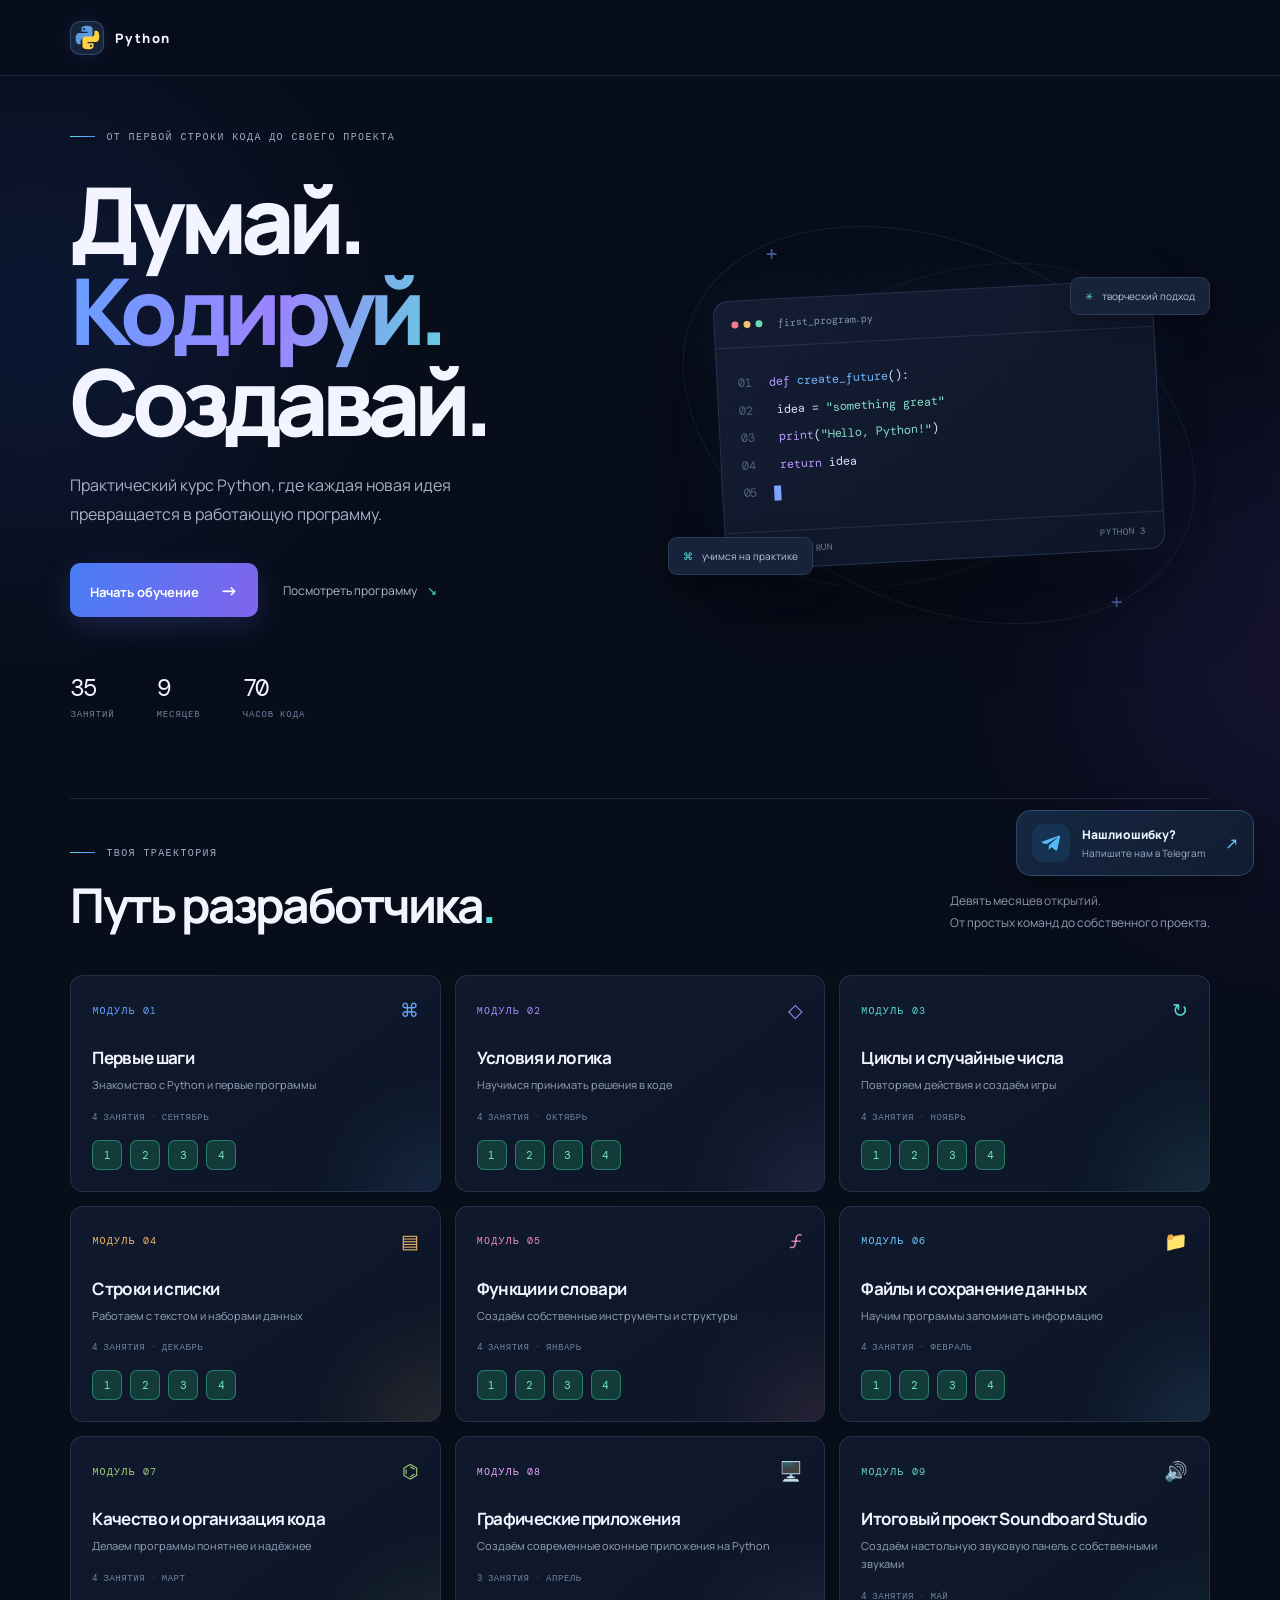
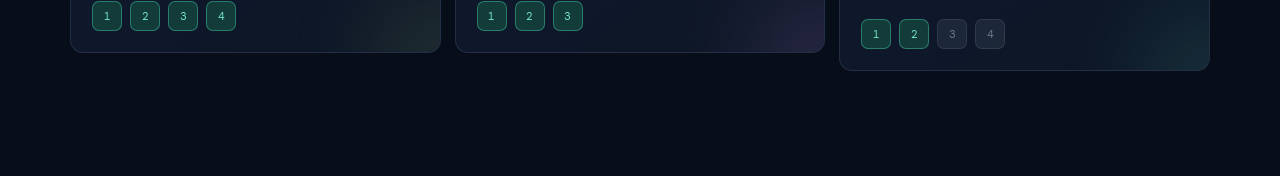
==== commit 1a37f26c: "Подключить урок 33: запись звука" ====
--- a/index.html
+++ b/index.html
@@ -112,6 +112,7 @@
   <script src="js/lessons/lesson-30.js"></script>
   <script src="js/lessons/lesson-31.js"></script>
   <script src="js/lessons/lesson-32.js"></script>
+  <script src="js/lessons/lesson-33.js"></script>
   <script src="js/presentation.js"></script>
   <script src="js/app.js"></script>
 </body>
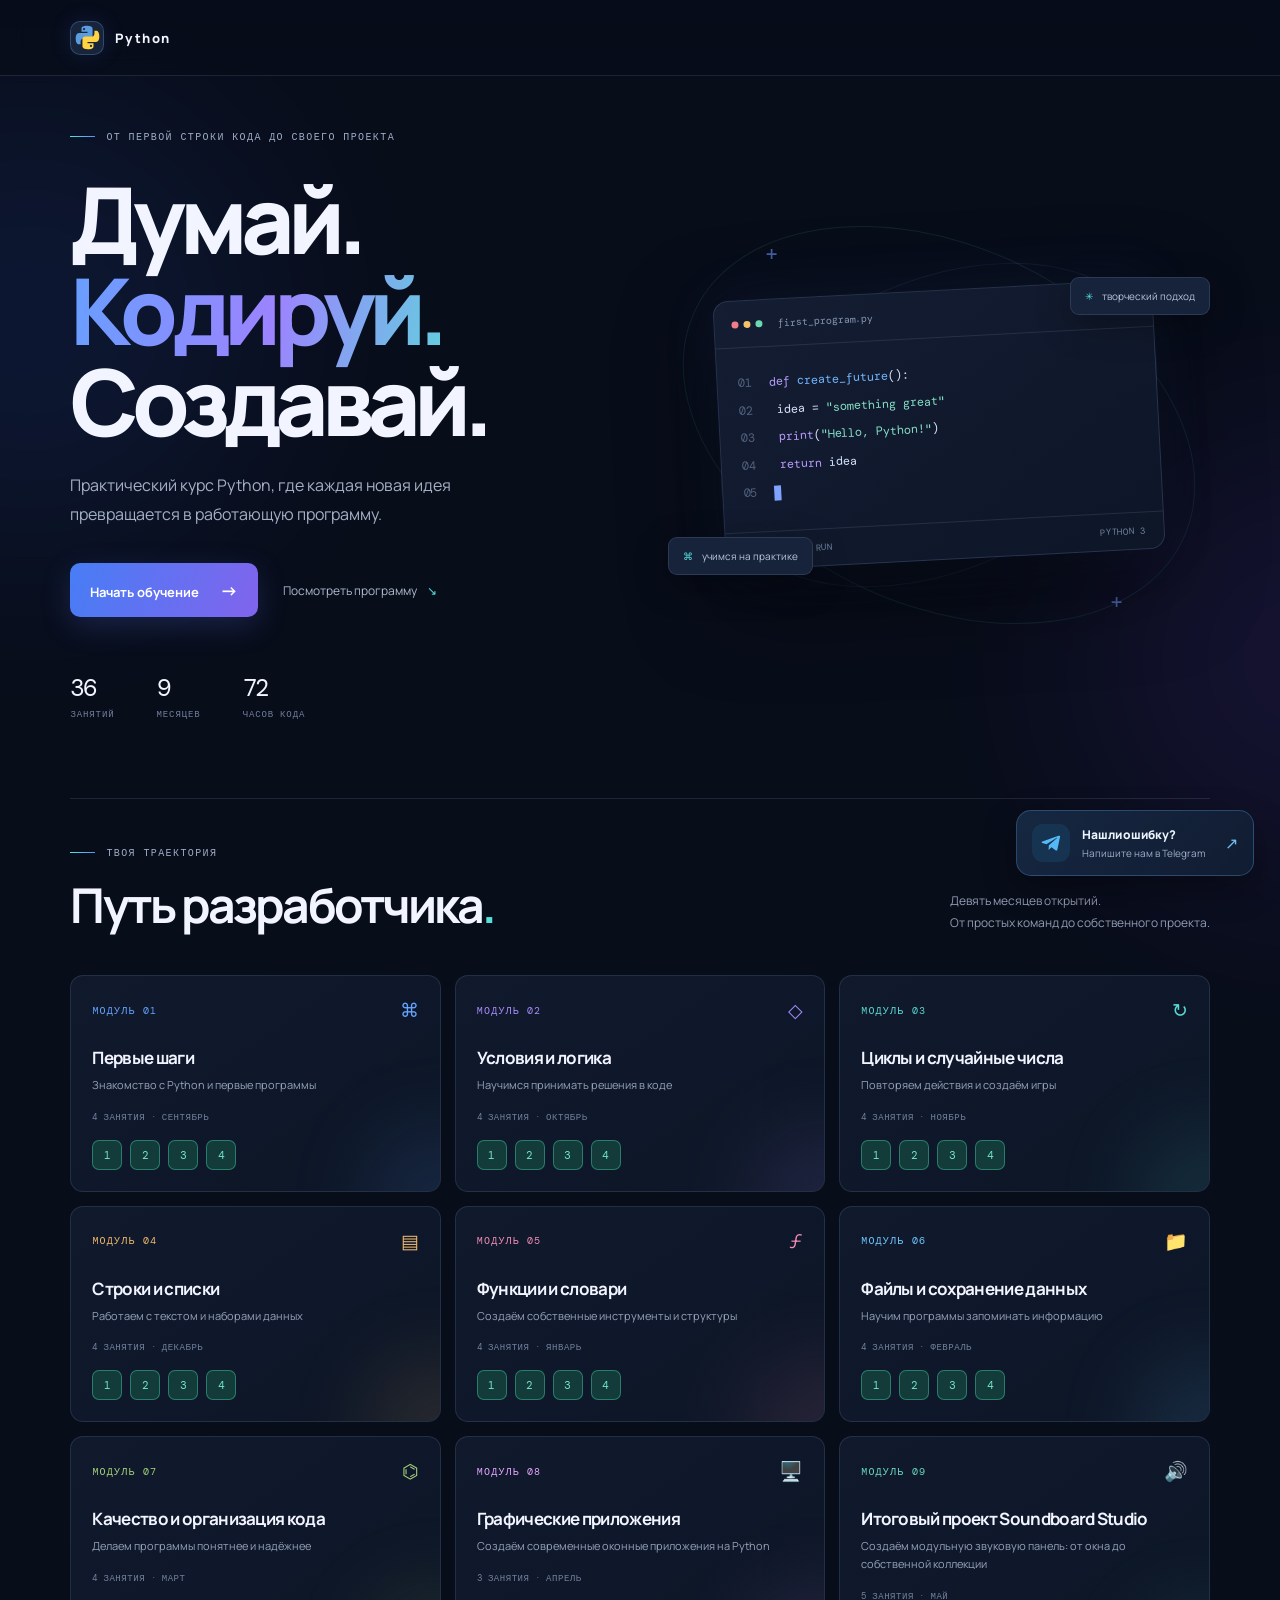
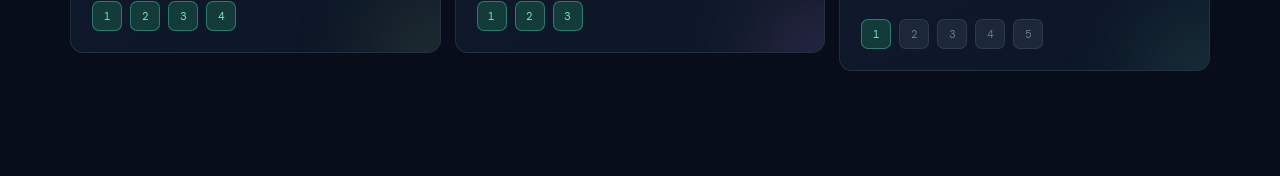
==== commit 50b49c6b: "Обновить статистику курса до 36 занятий и 72 часов" ====
--- a/index.html
+++ b/index.html
@@ -31,7 +31,7 @@
           <a class="text-link" href="#curriculum">Посмотреть программу <span>↘</span></a>
         </div>
         <div class="hero-stats">
-          <div><strong>35</strong><span>ЗАНЯТИЙ</span></div><div><strong>9</strong><span>МЕСЯЦЕВ</span></div><div><strong>70</strong><span>ЧАСОВ КОДА</span></div>
+          <div><strong>36</strong><span>ЗАНЯТИЙ</span></div><div><strong>9</strong><span>МЕСЯЦЕВ</span></div><div><strong>72</strong><span>ЧАСОВ КОДА</span></div>
         </div>
       </div>
       <div class="hero-visual" aria-hidden="true">
@@ -112,7 +112,6 @@
   <script src="js/lessons/lesson-30.js"></script>
   <script src="js/lessons/lesson-31.js"></script>
   <script src="js/lessons/lesson-32.js"></script>
-  <script src="js/lessons/lesson-33.js"></script>
   <script src="js/presentation.js"></script>
   <script src="js/app.js"></script>
 </body>
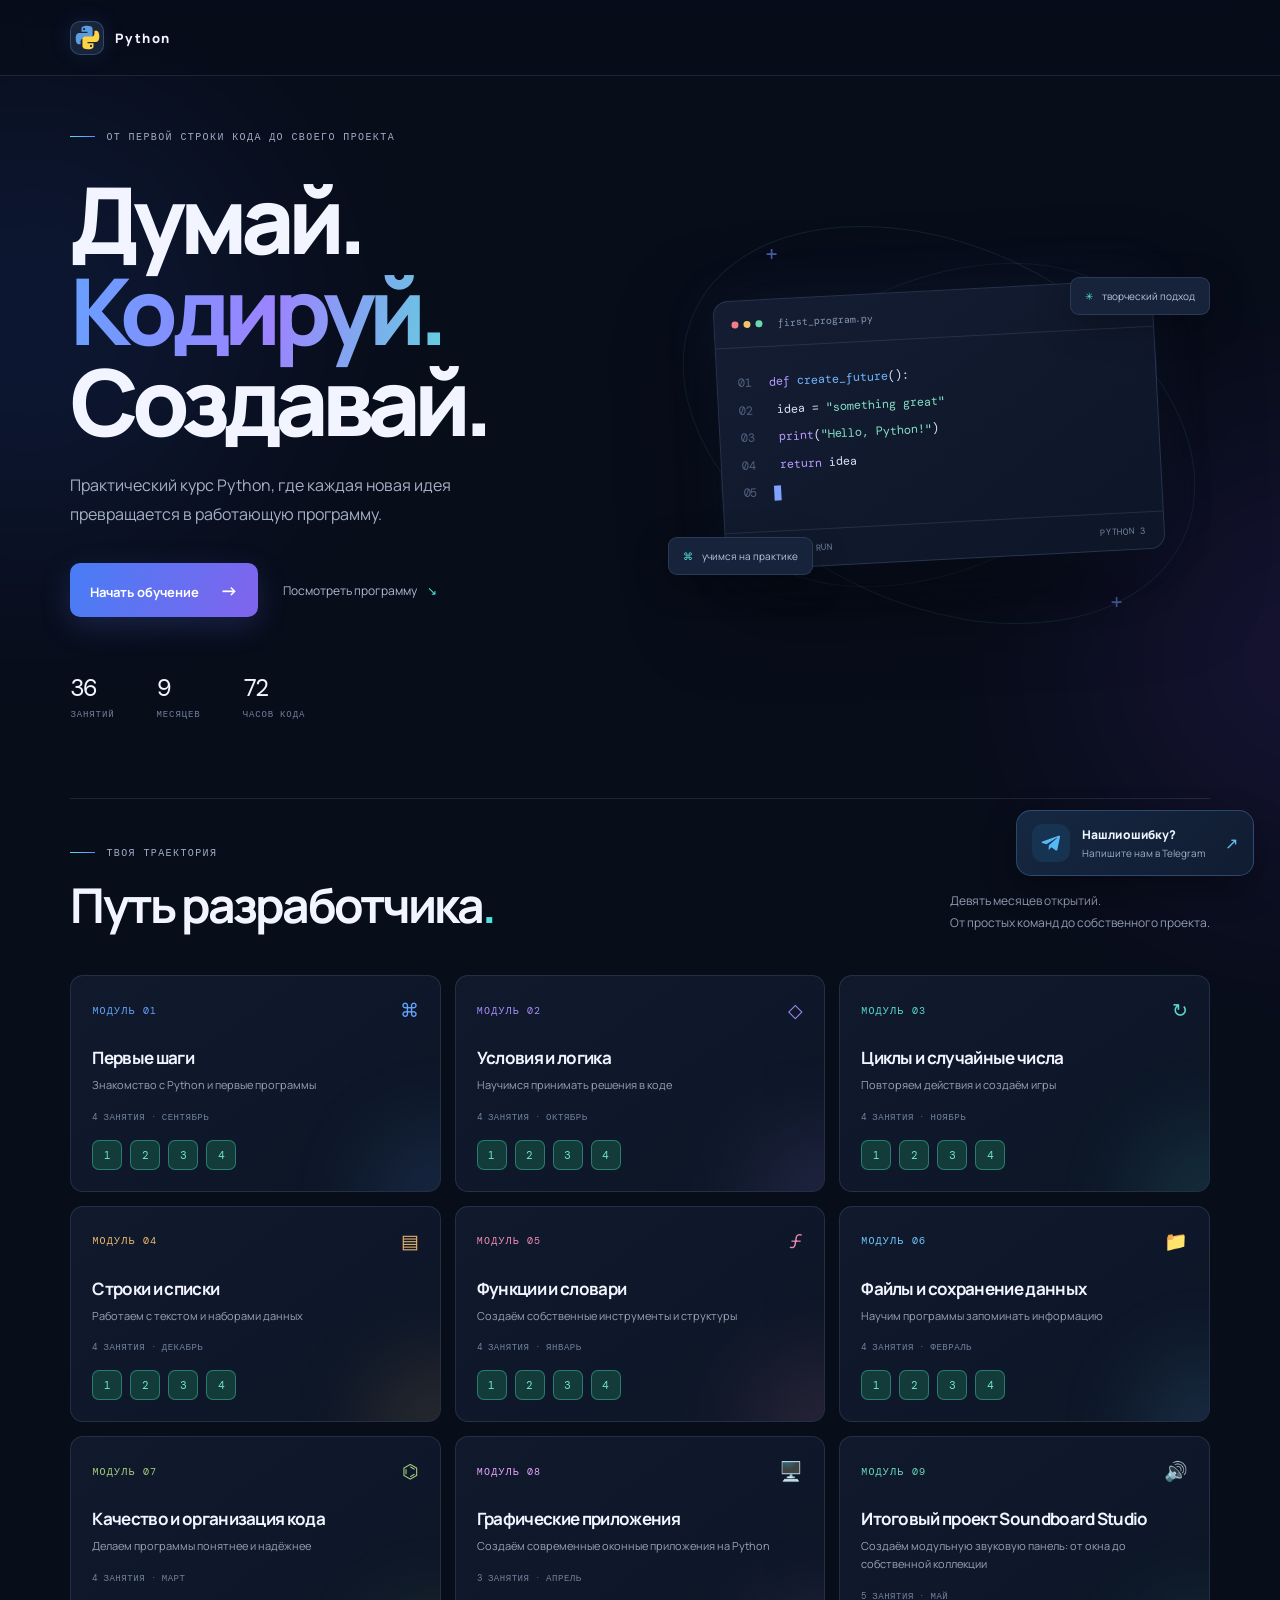
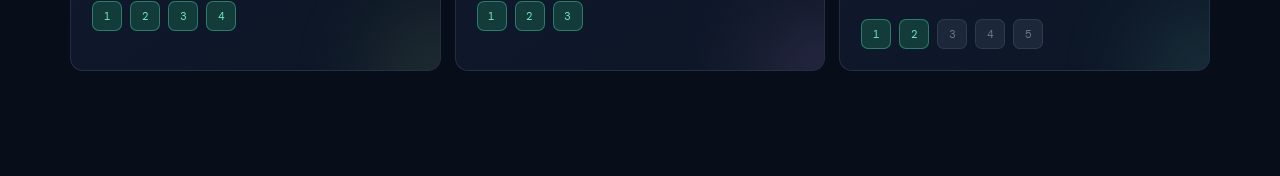
==== commit 0a6ee400: "Подключить урок 33 Soundboard Studio" ====
--- a/index.html
+++ b/index.html
@@ -112,6 +112,7 @@
   <script src="js/lessons/lesson-30.js"></script>
   <script src="js/lessons/lesson-31.js"></script>
   <script src="js/lessons/lesson-32.js"></script>
+  <script src="js/lessons/lesson-33.js"></script>
   <script src="js/presentation.js"></script>
   <script src="js/app.js"></script>
 </body>
--- a/css/style.css
+++ b/css/style.css
@@ -114,9 +114,10 @@
 .module-lesson-status.is-ready,.drawer-lesson.is-ready .lesson-state{color:#67d9bd}
 .drawer-lesson.is-ready .lesson-state{font-weight:700}
 
-/* Компактные индикаторы четырёх занятий прямо в карточке модуля */
-.module-entry{min-width:0}
-.module-card{display:block;width:100%;min-height:202px;cursor:default}
+/* Компактные индикаторы занятий прямо в карточке модуля */
+.module-grid{align-items:stretch}
+.module-entry{min-width:0;height:100%}
+.module-card{display:block;width:100%;height:100%;min-height:202px;cursor:default}
 .module-lesson-squares{display:flex;gap:8px;margin-top:17px}
 .module-lesson-square{display:grid;place-items:center;width:30px;height:30px;padding:0;border:1px solid #66738a55;border-radius:7px;background:#202b3d;color:#8491a7;font:11px var(--mono);cursor:not-allowed;opacity:.8}
 .module-lesson-square.is-ready{border-color:#42c9a477;background:#123b39;color:#75e4c5;cursor:pointer;opacity:1;transition:transform .18s,border-color .18s,background .18s}
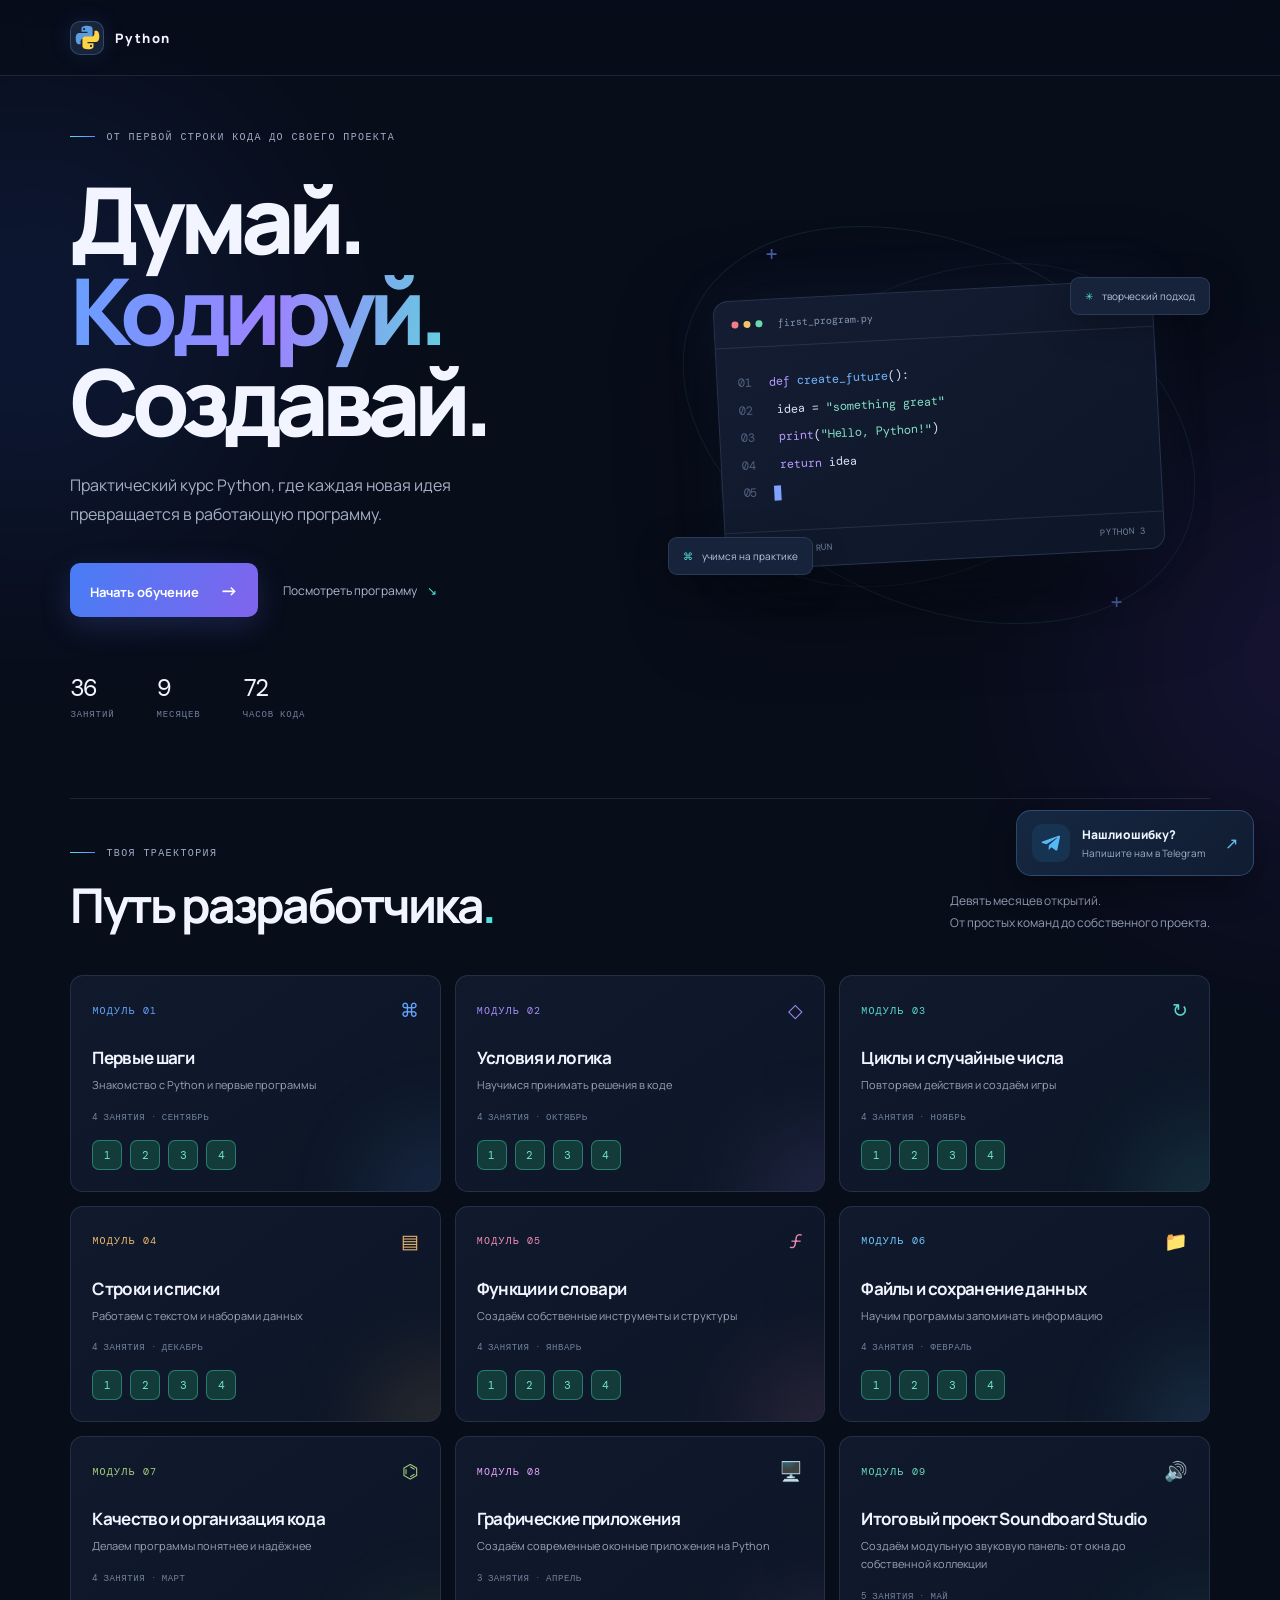
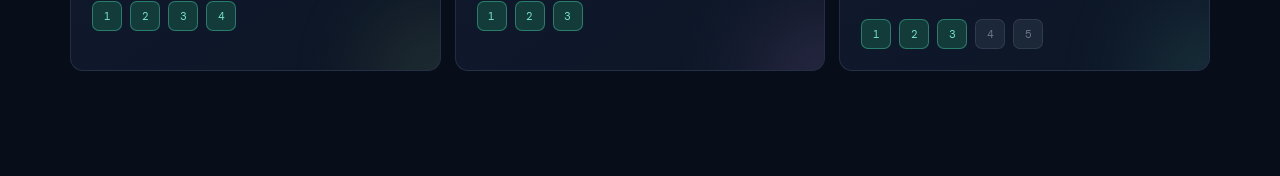
==== commit 4942d960: "Подключить урок 34 Soundboard Studio" ====
--- a/index.html
+++ b/index.html
@@ -113,6 +113,7 @@
   <script src="js/lessons/lesson-31.js"></script>
   <script src="js/lessons/lesson-32.js"></script>
   <script src="js/lessons/lesson-33.js"></script>
+  <script src="js/lessons/lesson-34.js"></script>
   <script src="js/presentation.js"></script>
   <script src="js/app.js"></script>
 </body>
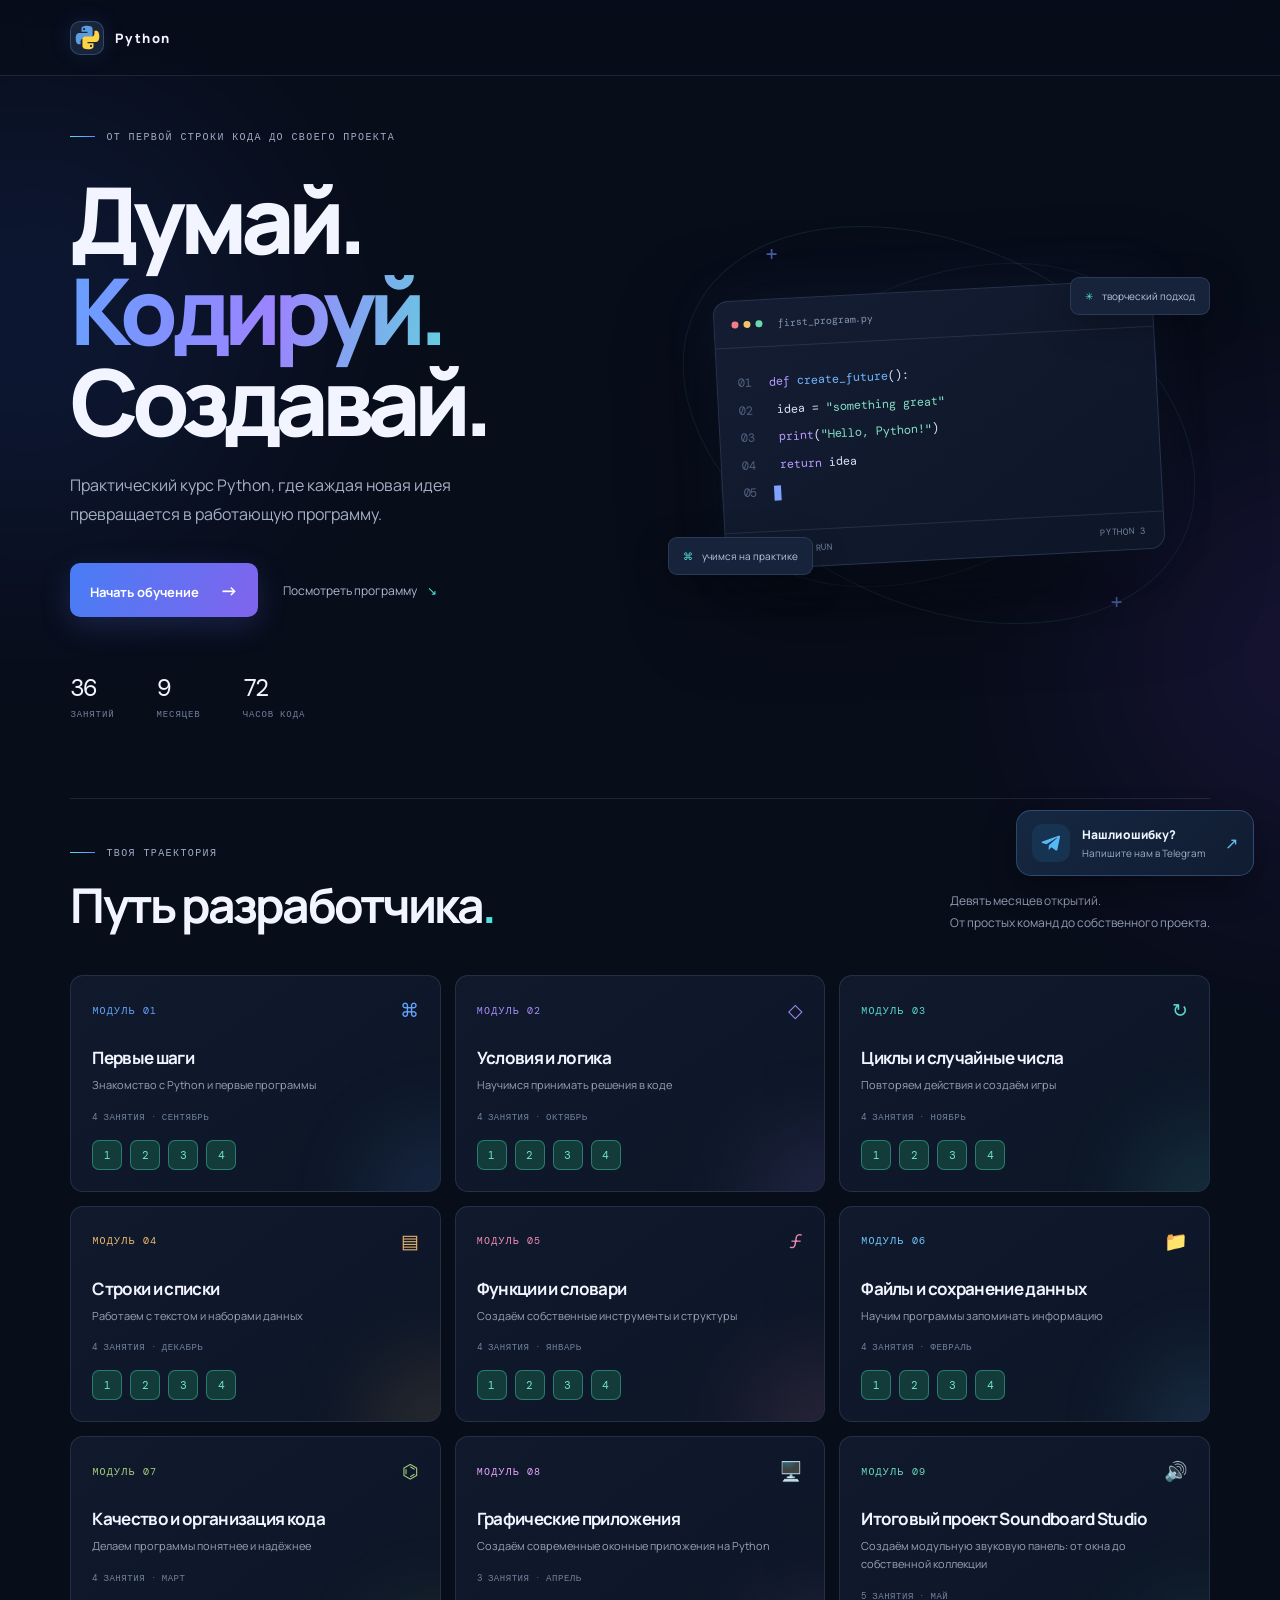
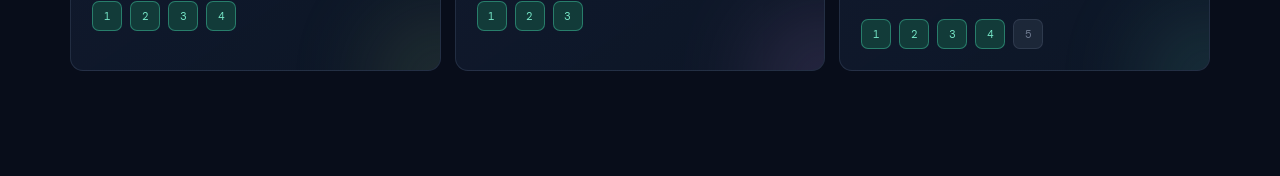
==== commit 4c8b786a: "Подключить урок 35 Soundboard Studio" ====
--- a/index.html
+++ b/index.html
@@ -114,6 +114,7 @@
   <script src="js/lessons/lesson-32.js"></script>
   <script src="js/lessons/lesson-33.js"></script>
   <script src="js/lessons/lesson-34.js"></script>
+  <script src="js/lessons/lesson-35.js"></script>
   <script src="js/presentation.js"></script>
   <script src="js/app.js"></script>
 </body>
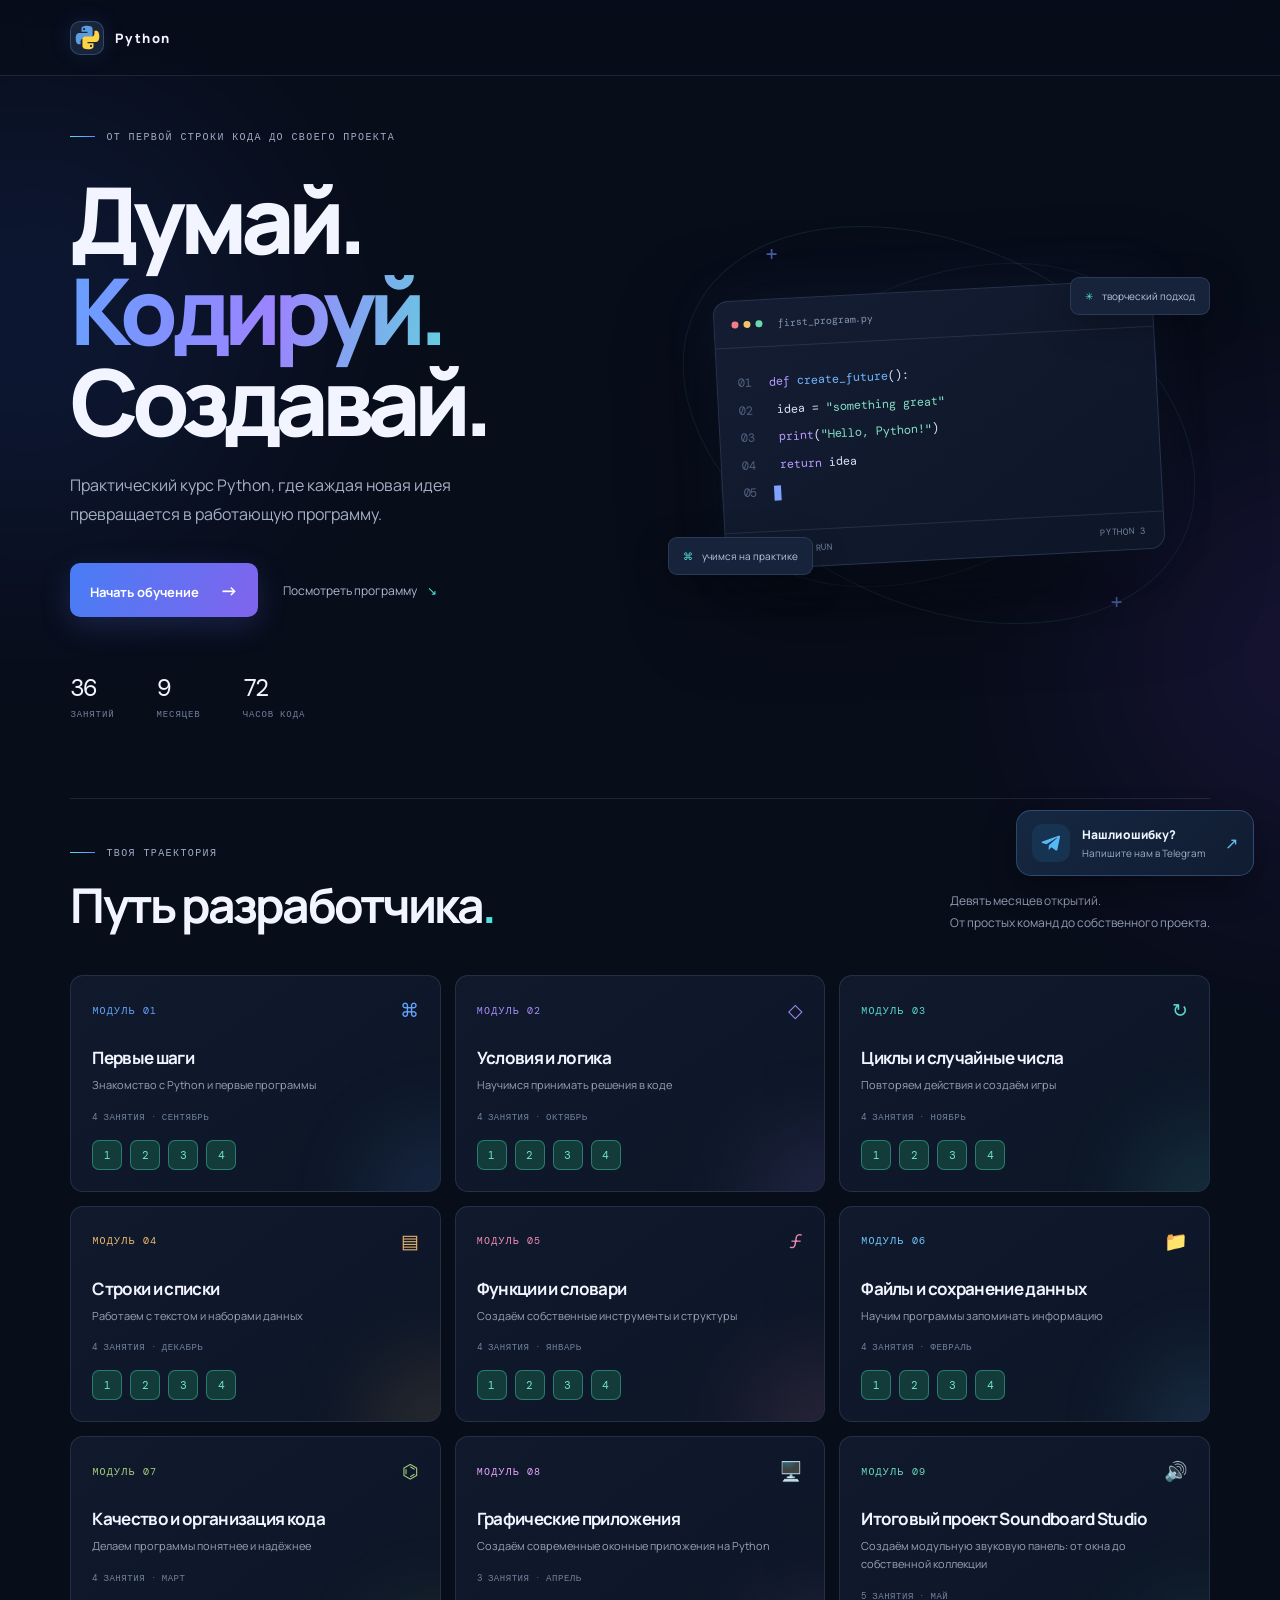
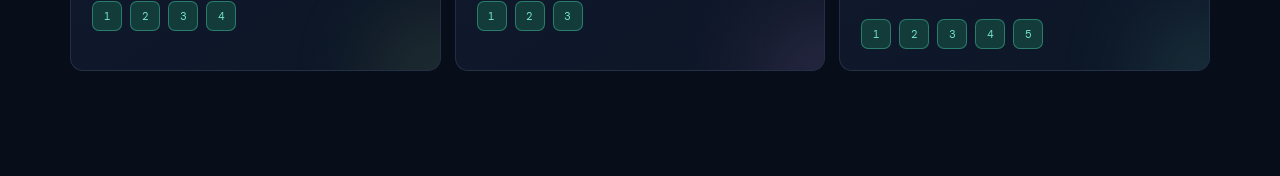
==== commit f80c59ab: "Подключить финальный урок 36" ====
--- a/index.html
+++ b/index.html
@@ -115,6 +115,7 @@
   <script src="js/lessons/lesson-33.js"></script>
   <script src="js/lessons/lesson-34.js"></script>
   <script src="js/lessons/lesson-35.js"></script>
+  <script src="js/lessons/lesson-36.js"></script>
   <script src="js/presentation.js"></script>
   <script src="js/app.js"></script>
 </body>
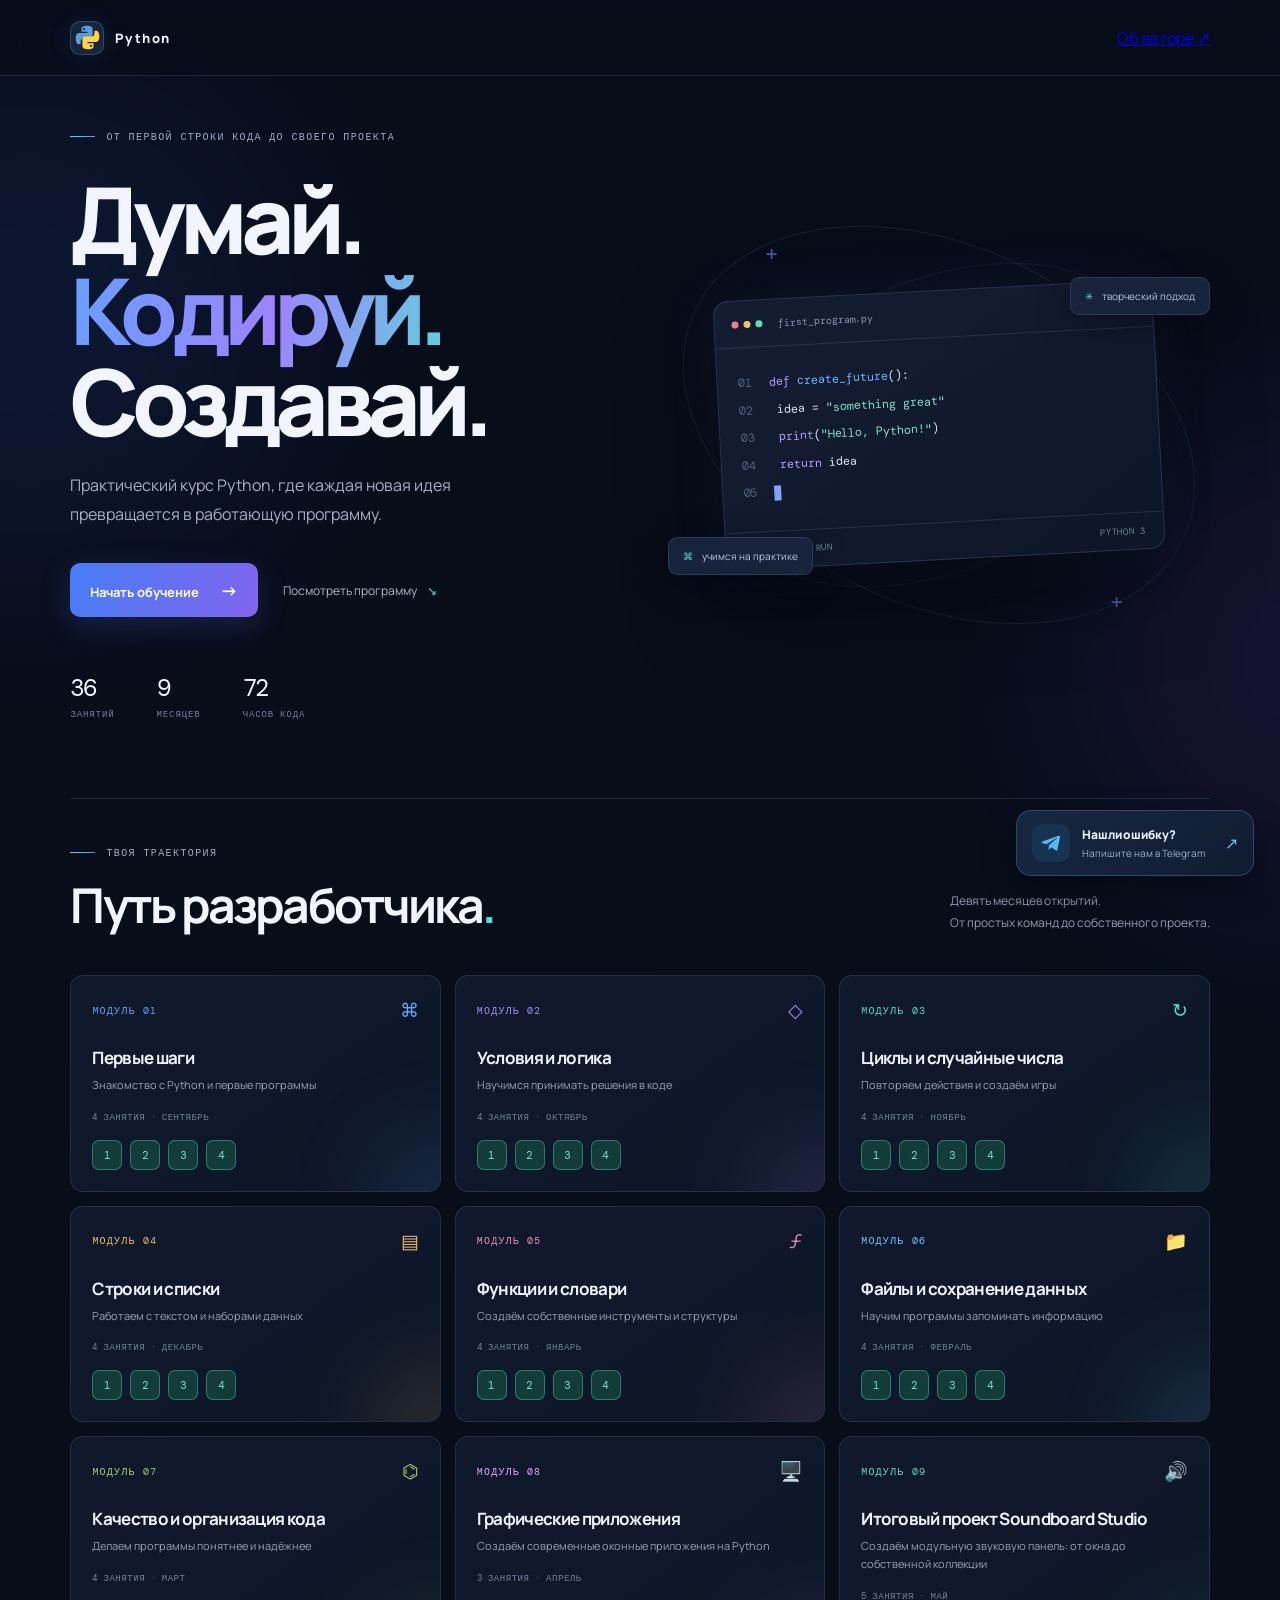
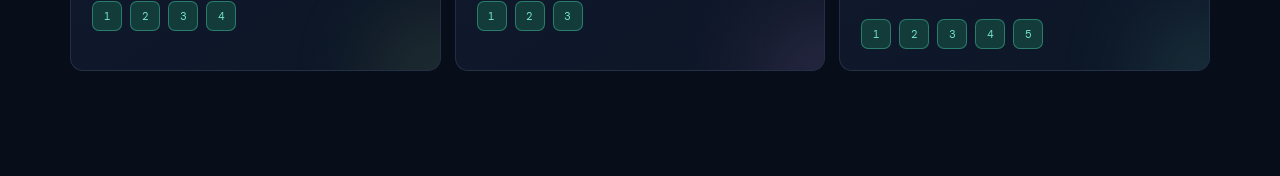
==== commit f5fde94e: "Add author page navigation" ====
--- a/index.html
+++ b/index.html
@@ -18,6 +18,7 @@
     <a class="brand" href="#home" aria-label="Python — главная">
       <span class="brand-mark" aria-hidden="true"><svg viewBox="0 0 32 32" focusable="false"><path fill="#5B9DDF" d="M15.8 2C8.6 2 8.9 5.1 8.9 5.1v4.2h7.1v1.3H6.1S2 10.1 2 17.1s3.6 6.8 3.6 6.8h2.2v-3.1s-.1-3.7 3.6-3.7h7.1s3.5.1 3.5-3.4V5.8S22.5 2 15.8 2Zm-3.9 2.7a1.3 1.3 0 1 1 0 2.6 1.3 1.3 0 0 1 0-2.6Z"/><path fill="#FFD343" d="M16.2 30c7.2 0 6.9-3.1 6.9-3.1v-4.2H16v-1.3h9.9s4.1.5 4.1-6.5-3.6-6.8-3.6-6.8h-2.2v3.1s.1 3.7-3.6 3.7h-7.1S10 14.8 10 18.3v7.9S9.5 30 16.2 30Zm3.9-2.7a1.3 1.3 0 1 1 0-2.6 1.3 1.3 0 0 1 0 2.6Z"/></svg></span><span>Python</span>
     </a>
+    <a class="topbar-author-link" href="about.html">Об авторе <span aria-hidden="true">↗</span></a>
   </header>
 
   <main id="app">
